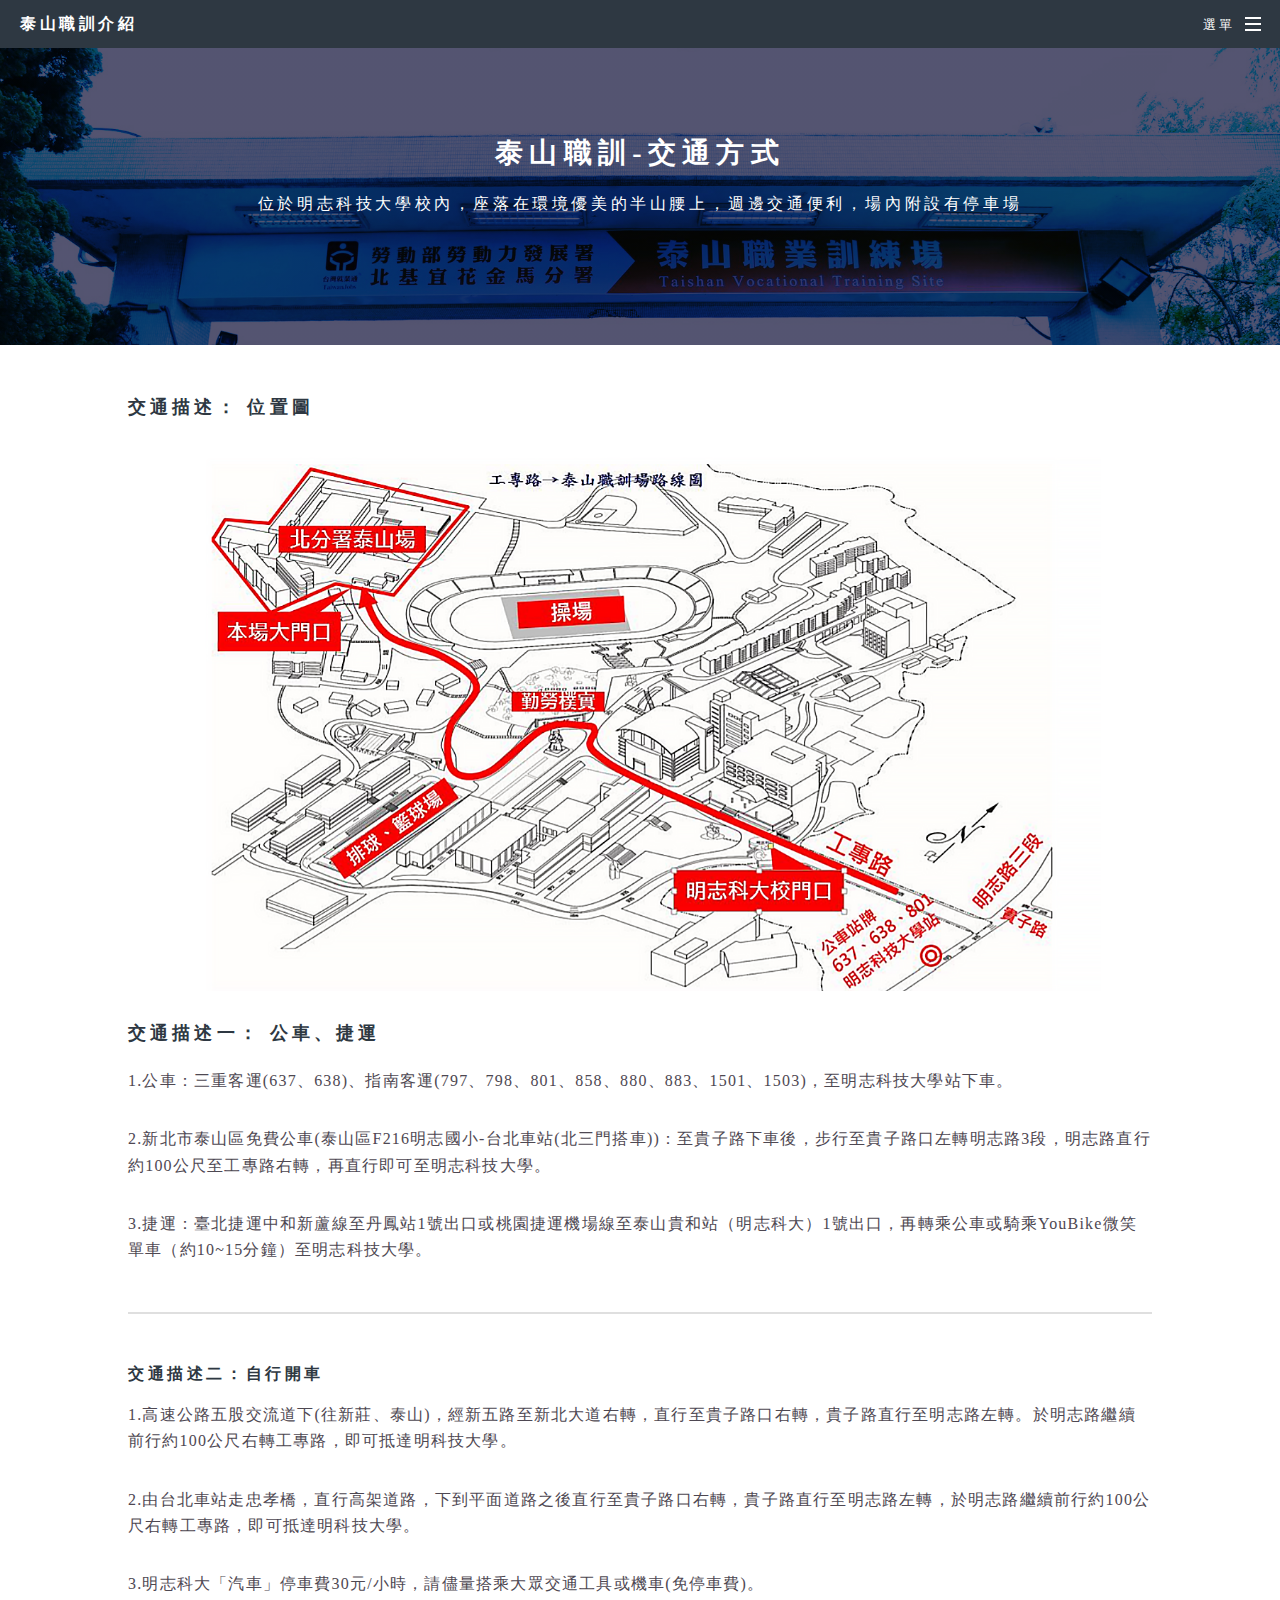
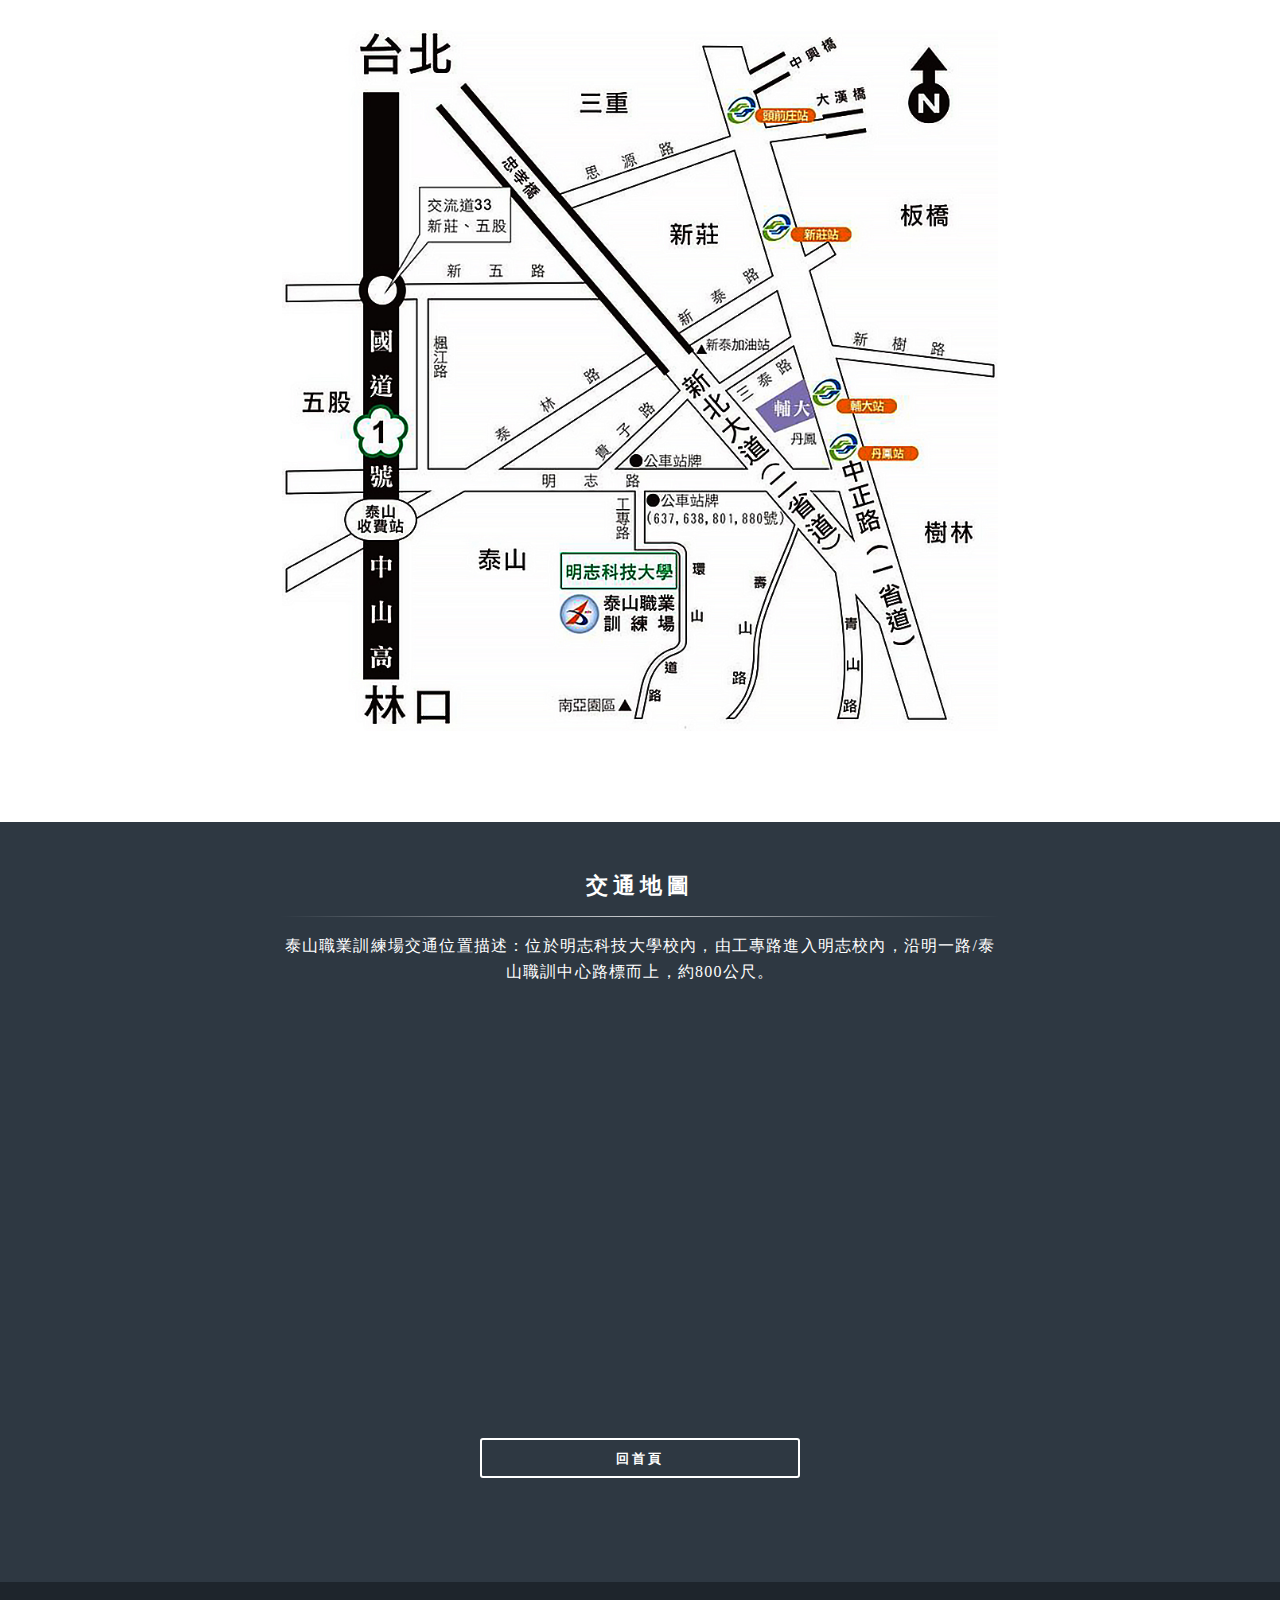
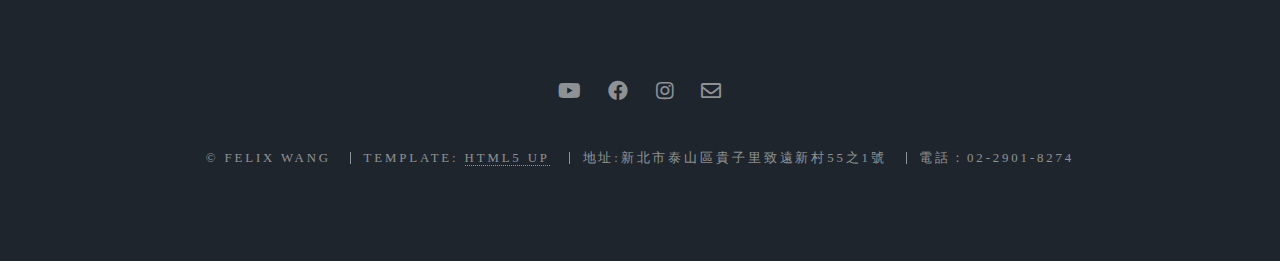
==== traffic.html @ e11fedf1 "修改色塊、調間距、加說明、hr發光效果" ====
<!DOCTYPE HTML>
<!--
	Spectral by HTML5 UP
	html5up.net | @ajlkn
	Free for personal and commercial use under the CCA 3.0 license (html5up.net/license)
-->
<html>

<head>
	<title>泰山職訓-交通方式</title>
	<meta charset="utf-8" />
	<meta charset="utf-8" />
	<meta name="viewport" content="width=device-width, initial-scale=1, user-scalable=no" />
	<link rel="stylesheet" href="assets/css/main.css" />
	<link rel="stylesheet" href="./css/all.min.css"> <!-- fontawesome的CSS -->
	<link href="images/favicon.ico" rel="icon" type="image/x-icon" />
	<meta http-equiv="X-UA-Compatible" content="IE=edge" />
	<meta name="viewport" content="width=device-width, initial-scale=1" />
	<link rel="apple-touch-icon-precomposed" sizes="114x114" href="/images/fav.png" />
	<meta http-equiv="Content-Type" content="text/html; charset=utf-8" />
	<style>
		.video-container2 {

			position: relative;

			margin: 0 auto;
			margin-left: 22%;
			margin-bottom: -23%;
			padding-top: 0px;
			padding-bottom: 56.25%;

			height: 0;

			overflow: hidden;

		}

		@media screen and (max-width: 1680px) {

			.video-container2 {
				margin-left: 22.25%;
				margin-bottom: -23%;
			}

		}

		@media screen and (max-width: 1280px) {

			.video-container2 {
				margin-left: 16%;
				margin-bottom: -16.25%;
			}

		}

		@media screen and (max-width: 736px) {

			.video-container2 {
				margin-left: 0%;
				margin-bottom: 3%;
			}

		}

		.video-container2 iframe,
		.video-container2 object,
		.video-container2 embed {

			position: absolute;
			top: 0;
			left: 0;
			width: 70%;
			height: 70%;


		}

		@media screen and (max-width: 1680px) {

			.video-container2 iframe,
			.video-container2 object,
			.video-container2 embed {

				width: 70%;
				height: 70%;
			}

		}

		@media screen and (max-width: 1280px) {

			.video-container2 iframe,
			.video-container2 object,
			.video-container2 embed {

				width: 80%;
				height: 80%;
			}

		}

		@media screen and (max-width: 736px) {

			.video-container2 iframe,
			.video-container2 object,
			.video-container2 embed {

				width: 100%;
				height: 100%;
			}

		}


		.video-container {

			position: relative;

			padding-bottom: 56.25%;

			padding-top: 30px;

			margin-bottom: -3.65%;

			height: 0;

			overflow: hidden;

		}

		@media screen and (max-width: 1680px) {

			.video-container {

				margin-bottom: -3.8%;
			}

		}

		@media screen and (max-width: 1280px) {

			.video-container {

				margin-bottom: -5.85%;
			}

		}

		@media screen and (max-width: 736px) {

			.video-container {

				margin-bottom: -12%;
			}

		}

		.video-container iframe,
		.video-container object,
		.video-container embed {

			position: absolute;

			top: 0px;
			left: 0;

			width: 100%;

			height: 100%;
		}

		.scale {
			font-size: 30px;
		}

		.scale2 {
			font-size: 30px;
		}


		.img {
			position: relative;
			left: -0px;
			top: 6px;

		}

		@media screen and (max-width: 1680px) {

			.img {

				top: 8px;
			}

		}

		@media screen and (max-width: 1280px) {

			.img {

				top: 9px;
			}

		}

		@media screen and (max-width: 736px) {

			.img {

				top: 11px;
			}

		}

		.iframe-rwd {
			position: relative;
			padding-bottom: 50%;
			padding-top: 30px;
			height: 0;
			overflow: hidden;
		}

		.iframe-rwd iframe {
			position: absolute;
			top: 0;
			left: 0;
			width: 100%;
			height: 100%;
		}

		img {
			margin-left: auto;
			margin-right: auto;
			display: block;
			width: 70%;
		}

		@media screen and (max-width: 1680px) {

			img {
				width: 72%;
			}

		}

		@media screen and (max-width: 1280px) {

			img {

				width: 90%;
			}

		}

		@media screen and (max-width: 736px) {

			img {
				width: 100%;
			}

		}

		.img2 {
			margin-left: auto;
			margin-right: auto;
			display: block;
			width: 50%;
		}

		@media screen and (max-width: 1680px) {

			.img2 {
				width: 60%;
			}

		}

		@media screen and (max-width: 1280px) {

			.img2 {

				width: 70%;
			}

		}

		@media screen and (max-width: 736px) {

			.img2 {
				width: 100%;
			}

		}
		.hr1 {
				border: 0;
				height: 1px;
				margin-top:50px;
				margin-bottom: 50px;
				background-image: linear-gradient(to right, rgba(255, 255, 255, 0), rgba(255, 255, 255, 0.75), rgba(255, 255, 255, 0));
			}	
		.hr2 {
 				border: 0; 
				height: 1px;
				margin-top:20px;
				margin-bottom: 20px;
				background-image: linear-gradient(to right, rgba(255, 255, 255, 0), rgba(255, 255, 255, 0.75), rgba(255, 255, 255, 0));
	           	animation-name:glow ;
    	        animation-duration: 2s;
        	    animation-iteration-count: infinite;
            	animation-direction: alternate;            
        }
        @keyframes glow {
            0% {
                filter: drop-shadow(0 0 5px rgb(255, 255, 255)) drop-shadow(0 0 3px rgb(75, 129, 255)) drop-shadow(0 0 3px rgb(60, 118, 255));
            }
            33% {
                filter: drop-shadow(0 0 5px rgb(255, 255, 255)) drop-shadow(0 0 3px rgb(0, 255, 234)) drop-shadow(0 0 3px rgb(18, 255, 58));
            }
            66% {
                filter: drop-shadow(0 0 5px rgb(255, 255, 255)) drop-shadow(0 0 3px rgb(162, 255, 31)) drop-shadow(0 0 3px rgb(180, 255, 31));
            }
            100% {
                filter: drop-shadow(0 0 5px rgb(255, 255, 255)) drop-shadow(0 0 3px rgb(255, 118, 39)) drop-shadow(0 0 3px rgb(255, 111, 28));
            }
        }			

			
	</style>
</head>

<body class="landing is-preload">

	<!-- Page Wrapper -->
	<div id="page-wrapper">

		<!-- Header -->
		<header id="header">
			<h1><a href="index.html">泰山職訓介紹</a></h1>
			<nav id="nav">
				<ul>
					<li class="special">
						<a href="#menu" class="menuToggle"><span>選單</span></a>
						<div id="menu">
							<ul>
								<li><a href="index.html">首頁</a></li>
								<!-- <li><a href="generic.html">Generic</a></li> -->
								<li><a href="traffic.html" target="_blank">交通方式</a></li>
								<!-- 								<li><a href="#">Sign Up</a></li>
											<li><a href="#">Log In</a></li> -->
							</ul>
						</div>
					</li>
				</ul>
			</nav>
		</header>

		<!-- Main -->
		<article id="main">
			<header>
				<h2>泰山職訓-交通方式</h2>
				<p>位於明志科技大學校內，座落在環境優美的半山腰上，週邊交通便利，場內附設有停車場</p>
			</header>
			<section class="wrapper style5">
				<div class="inner">
					<h3>交通描述： 位置圖</h3>

					<img src="./images/location.png" alt="" >
					<br>

					<h3>交通描述一： 公車、捷運</h3>
					<p>1.公車：三重客運(637、638)、指南客運(797、798、801、858、880、883、1501、1503)，至明志科技大學站下車。</p>

					<p>2.新北市泰山區免費公車(泰山區F216明志國小-台北車站(北三門搭車))：至貴子路下車後，步行至貴子路口左轉明志路3段，明志路直行約100公尺至工專路右轉，再直行即可至明志科技大學。</p>
					<p>3.捷運：臺北捷運中和新蘆線至丹鳳站1號出口或桃園捷運機場線至泰山貴和站（明志科大）1號出口，再轉乘公車或騎乘YouBike微笑單車（約10~15分鐘）至明志科技大學。</p>
					<hr />

					<h4>交通描述二：自行開車</h4>
					<p>1.高速公路五股交流道下(往新莊、泰山)，經新五路至新北大道右轉，直行至貴子路口右轉，貴子路直行至明志路左轉。於明志路繼續前行約100公尺右轉工專路，即可抵達明科技大學。</p>

					<p>2.由台北車站走忠孝橋，直行高架道路，下到平面道路之後直行至貴子路口右轉，貴子路直行至明志路左轉，於明志路繼續前行約100公尺右轉工專路，即可抵達明科技大學。</p>
					<p>3.明志科大「汽車」停車費30元/小時，請儘量搭乘大眾交通工具或機車(免停車費)。</p>
					<img src="./images/drive.jpg" alt="" class="img2">
					<br>

				</div>

			</section>

		</article>
		<section id="cta" class="wrapper style4">

			<div class="inner">
				<header>
						<h2 style="clear:both; border-bottom:0;padding-bottom:0px;margin-top:0px;margin-bottom:-10px">交通地圖</h2>
						<hr class="hr2">
					<p>泰山職業訓練場交通位置描述：位於明志科技大學校內，由工專路進入明志校內，沿明一路/泰山職訓中心路標而上，約800公尺。</p>
				</header>
				<div class="iframe-rwd">
					<iframe
						src="https://www.google.com/maps/embed?pb=!1m18!1m12!1m3!1d14457.920821241634!2d121.41131965000001!3d25.051708299999998!2m3!1f0!2f0!3f0!3m2!1i1024!2i768!4f13.1!3m3!1m2!1s0x3442a7bec9ad74b1%3A0xa639904a89f26435!2z5Yue5YuV6YOo5Yue5YuV5Yqb55m85bGV572y5YyX5Z-65a6c6Iqx6YeR6aas5YiG572y5rOw5bGx6IG35qWt6KiT57e05aC0!5e0!3m2!1szh-TW!2stw!4v1571791733185!5m2!1szh-TW!2stw"
						width="600" height="450" frameborder="0" style="border:0;" allowfullscreen=""></iframe>
				</div>
				<br>
				<ul class="actions stacked">

					<li><a href="index.html"" class=" button fit">回首頁</a></li>
				</ul>
			</div>

		</section>

		<!-- Footer -->
		<footer id="footer">
			<ul class="icons">
					<li><a href="https://www.youtube.com/channel/UCtR9Tg2BFAIpU4126j5ljdA" target="_blank" class="icon fab fa-youtube"><span class="label">Twitter</span></a></li>
					<li><a href="https://www.facebook.com/tsvts/" class="icon fab fa-facebook" target="_blank"><span class="label">Facebook</span></a></li>
					<li><a href="https://bit.ly/324berb" target="_blank" class="icon fab fa-instagram"><span class="label">Instagram</span></a></li>
					<!-- <li><a href="#" class="icon fab fa-dribbble"><span class="label">Dribbble</span></a></li> -->
					<li><a href="mailto:felixhlw@gmail.com" class="icon far fa-envelope"><span class="label">Email</span></a></li>
			</ul>
			<ul class="copyright">
				<li>&copy; FELIX WANG</li>
				<li>TEMPLATE: <a href="http://html5up.net">HTML5 UP</a></li>
				<li>地址:新北市泰山區貴子里致遠新村55之1號</li>
				<li>電話：02-2901-8274</li>
			</ul>
		</footer>

	</div>

	<!-- Scripts -->
	<script src="assets/js/jquery.min.js"></script>
	<script src="assets/js/jquery.scrollex.min.js"></script>
	<script src="assets/js/jquery.scrolly.min.js"></script>
	<script src="assets/js/browser.min.js"></script>
	<script src="assets/js/breakpoints.min.js"></script>
	<script src="assets/js/util.js"></script>
	<script src="assets/js/main.js"></script>

</body>

</html>
---- assets/css/main.css ----
@import url(font-awesome.min.css);
@import url("https://fonts.googleapis.com/css?family=Open+Sans:400,400italic,600,600italic,800,800italic");

/*
	Spectral by HTML5 UP
	html5up.net | @ajlkn
	Free for personal and commercial use under the CCA 3.0 license (html5up.net/license)
*/

html, body, div, span, applet, object,
iframe, h1, h2, h3, h4, h5, h6, p, blockquote,
pre, a, abbr, acronym, address, big, cite,
code, del, dfn, em, img, ins, kbd, q, s, samp,
small, strike, strong, sub, sup, tt, var, b,
u, i, center, dl, dt, dd, ol, ul, li, fieldset,
form, label, legend, table, caption, tbody,
tfoot, thead, tr, th, td, article, aside,
canvas, details, embed, figure, figcaption,
footer, header, hgroup, menu, nav, output, ruby,
section, summary, time, mark, audio, video {
	margin: 0;
	padding: 0;
	border: 0;
	font-size: 100%;
	font: inherit;
	vertical-align: baseline;
	font-family: 'Microsoft JhengHei';
}
	

article, aside, details, figcaption, figure,
footer, header, hgroup, menu, nav, section {
	display: block;}

body {
	line-height: 1;
}

ol, ul {
	list-style: none;
}

blockquote, q {
	quotes: none;
}

	blockquote:before, blockquote:after, q:before, q:after {
		content: '';
		content: none;
	}

table {
	border-collapse: collapse;
	border-spacing: 0;
}

body {
	-webkit-text-size-adjust: none;
}

mark {
	background-color: transparent;
	color: inherit;
}

input::-moz-focus-inner {
	border: 0;
	padding: 0;
}

input, select, textarea {
	-moz-appearance: none;
	-webkit-appearance: none;
	-ms-appearance: none;
	appearance: none;
}

.intro {
	clear:both; 
	border-bottom:0;
	padding-bottom:0px;
	margin-top:0px;
	margin-bottom:-100px;
}
@media screen and (max-width: 1680px) {

	.intro {
		margin-bottom:-70px;
	}

}
@media screen and (max-width: 1280px) {

	.intro {
		margin-bottom:-60px;
	}

}
@media screen and (max-width: 960px) {

	.intro {
		margin-bottom:-50px;
	}

}

@media screen and (max-width: 720px) {

	.intro {
		margin-bottom:-10px;
	}

}




/* Basic */

	@-ms-viewport {
		width: device-width;
	}

	html {
		box-sizing: border-box;
	}

	*, *:before, *:after {
		box-sizing: inherit;
	}

	body {
		background: #2e3842;
	}

		body.is-preload *, body.is-preload *:before, body.is-preload *:after {
			-moz-animation: none !important;
			-webkit-animation: none !important;
			-ms-animation: none !important;
			animation: none !important;
			-moz-transition: none !important;
			-webkit-transition: none !important;
			-ms-transition: none !important;
			transition: none !important;
		}

	body, input, select, textarea, .button {
		color: #fff;
		font-family: "Open Sans", Helvetica, sans-serif,'Microsoft JhengHei';
		font-size: 15pt;
		font-weight: 400;
		letter-spacing: 0.075em;
		line-height: 1.65em;
	}

		@media screen and (max-width: 1680px) {

			body, input, select, textarea {
				font-size: 13pt;
			}

		}

		@media screen and (max-width: 1280px) {

			body, input, select, textarea {
				font-size: 12pt;
			}

		}

		@media screen and (max-width: 736px) {

			body, input, select, textarea {
				font-size: 11pt;
				letter-spacing: 0.0375em;
			}

		}

	a {
		-moz-transition: color 0.2s ease, border-bottom-color 0.2s ease;
		-webkit-transition: color 0.2s ease, border-bottom-color 0.2s ease;
		-ms-transition: color 0.2s ease, border-bottom-color 0.2s ease;
		transition: color 0.2s ease, border-bottom-color 0.2s ease;
		border-bottom: dotted 1px;
		color: inherit;
		text-decoration: none;
	}

		a:hover {
			border-bottom-color: transparent;
		}

	strong, b {
		color: #fff;
		font-weight: 600;
	}

	em, i {
		font-style: italic;
	}

	p {
		margin: 0 0 2em 0;
	}

	h1, h2, h3, h4, h5, h6 {
		color: #fff;
		font-weight: 800;
		letter-spacing: 0.225em;
		line-height: 1em;
		margin: 0 0 1em 0;
		text-transform: uppercase;
	}

		h1 a, h2 a, h3 a, h4 a, h5 a, h6 a {
			color: inherit;
			text-decoration: none;
		}

	h2 {
		font-size: 1.35em;
		line-height: 1.75em;
	}

		@media screen and (max-width: 736px) {

			h2 {
				font-size: 1.1em;
				line-height: 1.65em;
			}

		}

	h3 {
		font-size: 1.15em;
		line-height: 1.75em;
	}

		@media screen and (max-width: 736px) {

			h3 {
				font-size: 1em;
				line-height: 1.65em;
			}

		}

	h4 {
		font-size: 1em;
		line-height: 1.5em;
	}

	h5 {
		font-size: 0.8em;
		line-height: 1.5em;
	}

	h6 {
		font-size: 0.7em;
		line-height: 1.5em;
	}

	sub {
		font-size: 0.8em;
		position: relative;
		top: 0.5em;
	}

	sup {
		font-size: 0.8em;
		position: relative;
		top: -0.5em;
	}

	hr {
		border: 0;
		border-bottom: solid 2px #fff;
		margin: 3em 0;
	}

		hr.major {
			margin: 4.5em 0;
		}

	blockquote {
		border-left: solid 4px #fff;
		font-style: italic;
		margin: 0 0 2em 0;
		padding: 0.5em 0 0.5em 2em;
	}

	code {
		background: rgba(144, 144, 144, 0.25);
		border-radius: 3px;
		font-family: "Courier New", monospace;
		font-size: 0.9em;
		letter-spacing: 0;
		margin: 0 0.25em;
		padding: 0.25em 0.65em;
	}

	pre {
		-webkit-overflow-scrolling: touch;
		font-family: "Courier New", monospace;
		font-size: 0.9em;
		margin: 0 0 2em 0;
	}

		pre code {
			display: block;
			line-height: 1.75em;
			padding: 1em 1.5em;
			overflow-x: auto;
		}

	.align-left {
		text-align: left;
	}

	.align-center {
		text-align: center;
	}

	.align-right {
		text-align: right;
	}

/* Row */

	.row {
		display: flex;
		flex-wrap: wrap;
		box-sizing: border-box;
		align-items: stretch;
	}

		.row > * {
			box-sizing: border-box;
		}

		.row.gtr-uniform > * > :last-child {
			margin-bottom: 0;
		}

		.row.aln-left {
			justify-content: flex-start;
		}

		.row.aln-center {
			justify-content: center;
		}

		.row.aln-right {
			justify-content: flex-end;
		}

		.row.aln-top {
			align-items: flex-start;
		}

		.row.aln-middle {
			align-items: center;
		}

		.row.aln-bottom {
			align-items: flex-end;
		}

		.row > .imp {
			order: -1;
		}

		.row > .col-1 {
			width: 8.3333333333%;
		}

		.row > .off-1 {
			margin-left: 8.3333333333%;
		}

		.row > .col-2 {
			width: 16.6666666667%;
		}

		.row > .off-2 {
			margin-left: 16.6666666667%;
		}

		.row > .col-3 {
			width: 25%;
		}

		.row > .off-3 {
			margin-left: 25%;
		}

		.row > .col-4 {
			width: 33.3333333333%;
		}

		.row > .off-4 {
			margin-left: 33.3333333333%;
		}

		.row > .col-5 {
			width: 41.6666666667%;
		}

		.row > .off-5 {
			margin-left: 41.6666666667%;
		}

		.row > .col-6 {
			width: 50%;
		}

		.row > .off-6 {
			margin-left: 50%;
		}

		.row > .col-7 {
			width: 58.3333333333%;
		}

		.row > .off-7 {
			margin-left: 58.3333333333%;
		}

		.row > .col-8 {
			width: 66.6666666667%;
		}

		.row > .off-8 {
			margin-left: 66.6666666667%;
		}

		.row > .col-9 {
			width: 75%;
		}

		.row > .off-9 {
			margin-left: 75%;
		}

		.row > .col-10 {
			width: 83.3333333333%;
		}

		.row > .off-10 {
			margin-left: 83.3333333333%;
		}

		.row > .col-11 {
			width: 91.6666666667%;
		}

		.row > .off-11 {
			margin-left: 91.6666666667%;
		}

		.row > .col-12 {
			width: 100%;
		}

		.row > .off-12 {
			margin-left: 100%;
		}

		.row.gtr-0 {
			margin-top: 0;
			margin-left: 0em;
		}

			.row.gtr-0 > * {
				padding: 0 0 0 0em;
			}

			.row.gtr-0.gtr-uniform {
				margin-top: 0em;
			}

				.row.gtr-0.gtr-uniform > * {
					padding-top: 0em;
				}

		.row.gtr-25 {
			margin-top: 0;
			margin-left: -0.375em;
		}

			.row.gtr-25 > * {
				padding: 0 0 0 0.375em;
			}

			.row.gtr-25.gtr-uniform {
				margin-top: -0.375em;
			}

				.row.gtr-25.gtr-uniform > * {
					padding-top: 0.375em;
				}

		.row.gtr-50 {
			margin-top: 0;
			margin-left: -0.75em;
		}

			.row.gtr-50 > * {
				padding: 0 0 0 0.75em;
			}

			.row.gtr-50.gtr-uniform {
				margin-top: -0.75em;
			}

				.row.gtr-50.gtr-uniform > * {
					padding-top: 0.75em;
				}

		.row {
			margin-top: 0;
			margin-left: -1.5em;
		}

			.row > * {
				padding: 0 0 0 1.5em;
			}

			.row.gtr-uniform {
				margin-top: -1.5em;
			}

				.row.gtr-uniform > * {
					padding-top: 1.5em;
				}

		.row.gtr-150 {
			margin-top: 0;
			margin-left: -2.25em;
		}

			.row.gtr-150 > * {
				padding: 0 0 0 2.25em;
			}

			.row.gtr-150.gtr-uniform {
				margin-top: -2.25em;
			}

				.row.gtr-150.gtr-uniform > * {
					padding-top: 2.25em;
				}

		.row.gtr-200 {
			margin-top: 0;
			margin-left: -3em;
		}

			.row.gtr-200 > * {
				padding: 0 0 0 3em;
			}

			.row.gtr-200.gtr-uniform {
				margin-top: -3em;
			}

				.row.gtr-200.gtr-uniform > * {
					padding-top: 3em;
				}

		@media screen and (max-width: 1680px) {

			.row {
				display: flex;
				flex-wrap: wrap;
				box-sizing: border-box;
				align-items: stretch;
			}

				.row > * {
					box-sizing: border-box;
				}

				.row.gtr-uniform > * > :last-child {
					margin-bottom: 0;
				}

				.row.aln-left {
					justify-content: flex-start;
				}

				.row.aln-center {
					justify-content: center;
				}

				.row.aln-right {
					justify-content: flex-end;
				}

				.row.aln-top {
					align-items: flex-start;
				}

				.row.aln-middle {
					align-items: center;
				}

				.row.aln-bottom {
					align-items: flex-end;
				}

				.row > .imp-xlarge {
					order: -1;
				}

				.row > .col-1-xlarge {
					width: 8.3333333333%;
				}

				.row > .off-1-xlarge {
					margin-left: 8.3333333333%;
				}

				.row > .col-2-xlarge {
					width: 16.6666666667%;
				}

				.row > .off-2-xlarge {
					margin-left: 16.6666666667%;
				}

				.row > .col-3-xlarge {
					width: 25%;
				}

				.row > .off-3-xlarge {
					margin-left: 25%;
				}

				.row > .col-4-xlarge {
					width: 33.3333333333%;
				}

				.row > .off-4-xlarge {
					margin-left: 33.3333333333%;
				}

				.row > .col-5-xlarge {
					width: 41.6666666667%;
				}

				.row > .off-5-xlarge {
					margin-left: 41.6666666667%;
				}

				.row > .col-6-xlarge {
					width: 50%;
				}

				.row > .off-6-xlarge {
					margin-left: 50%;
				}

				.row > .col-7-xlarge {
					width: 58.3333333333%;
				}

				.row > .off-7-xlarge {
					margin-left: 58.3333333333%;
				}

				.row > .col-8-xlarge {
					width: 66.6666666667%;
				}

				.row > .off-8-xlarge {
					margin-left: 66.6666666667%;
				}

				.row > .col-9-xlarge {
					width: 75%;
				}

				.row > .off-9-xlarge {
					margin-left: 75%;
				}

				.row > .col-10-xlarge {
					width: 83.3333333333%;
				}

				.row > .off-10-xlarge {
					margin-left: 83.3333333333%;
				}

				.row > .col-11-xlarge {
					width: 91.6666666667%;
				}

				.row > .off-11-xlarge {
					margin-left: 91.6666666667%;
				}

				.row > .col-12-xlarge {
					width: 100%;
				}

				.row > .off-12-xlarge {
					margin-left: 100%;
				}

				.row.gtr-0 {
					margin-top: 0;
					margin-left: 0em;
				}

					.row.gtr-0 > * {
						padding: 0 0 0 0em;
					}

					.row.gtr-0.gtr-uniform {
						margin-top: 0em;
					}

						.row.gtr-0.gtr-uniform > * {
							padding-top: 0em;
						}

				.row.gtr-25 {
					margin-top: 0;
					margin-left: -0.375em;
				}

					.row.gtr-25 > * {
						padding: 0 0 0 0.375em;
					}

					.row.gtr-25.gtr-uniform {
						margin-top: -0.375em;
					}

						.row.gtr-25.gtr-uniform > * {
							padding-top: 0.375em;
						}

				.row.gtr-50 {
					margin-top: 0;
					margin-left: -0.75em;
				}

					.row.gtr-50 > * {
						padding: 0 0 0 0.75em;
					}

					.row.gtr-50.gtr-uniform {
						margin-top: -0.75em;
					}

						.row.gtr-50.gtr-uniform > * {
							padding-top: 0.75em;
						}

				.row {
					margin-top: 0;
					margin-left: -1.5em;
				}

					.row > * {
						padding: 0 0 0 1.5em;
					}

					.row.gtr-uniform {
						margin-top: -1.5em;
					}

						.row.gtr-uniform > * {
							padding-top: 1.5em;
						}

				.row.gtr-150 {
					margin-top: 0;
					margin-left: -2.25em;
				}

					.row.gtr-150 > * {
						padding: 0 0 0 2.25em;
					}

					.row.gtr-150.gtr-uniform {
						margin-top: -2.25em;
					}

						.row.gtr-150.gtr-uniform > * {
							padding-top: 2.25em;
						}

				.row.gtr-200 {
					margin-top: 0;
					margin-left: -3em;
				}

					.row.gtr-200 > * {
						padding: 0 0 0 3em;
					}

					.row.gtr-200.gtr-uniform {
						margin-top: -3em;
					}

						.row.gtr-200.gtr-uniform > * {
							padding-top: 3em;
						}

		}

		@media screen and (max-width: 1280px) {

			.row {
				display: flex;
				flex-wrap: wrap;
				box-sizing: border-box;
				align-items: stretch;
			}

				.row > * {
					box-sizing: border-box;
				}

				.row.gtr-uniform > * > :last-child {
					margin-bottom: 0;
				}

				.row.aln-left {
					justify-content: flex-start;
				}

				.row.aln-center {
					justify-content: center;
				}

				.row.aln-right {
					justify-content: flex-end;
				}

				.row.aln-top {
					align-items: flex-start;
				}

				.row.aln-middle {
					align-items: center;
				}

				.row.aln-bottom {
					align-items: flex-end;
				}

				.row > .imp-large {
					order: -1;
				}

				.row > .col-1-large {
					width: 8.3333333333%;
				}

				.row > .off-1-large {
					margin-left: 8.3333333333%;
				}

				.row > .col-2-large {
					width: 16.6666666667%;
				}

				.row > .off-2-large {
					margin-left: 16.6666666667%;
				}

				.row > .col-3-large {
					width: 25%;
				}

				.row > .off-3-large {
					margin-left: 25%;
				}

				.row > .col-4-large {
					width: 33.3333333333%;
				}

				.row > .off-4-large {
					margin-left: 33.3333333333%;
				}

				.row > .col-5-large {
					width: 41.6666666667%;
				}

				.row > .off-5-large {
					margin-left: 41.6666666667%;
				}

				.row > .col-6-large {
					width: 50%;
				}

				.row > .off-6-large {
					margin-left: 50%;
				}

				.row > .col-7-large {
					width: 58.3333333333%;
				}

				.row > .off-7-large {
					margin-left: 58.3333333333%;
				}

				.row > .col-8-large {
					width: 66.6666666667%;
				}

				.row > .off-8-large {
					margin-left: 66.6666666667%;
				}

				.row > .col-9-large {
					width: 75%;
				}

				.row > .off-9-large {
					margin-left: 75%;
				}

				.row > .col-10-large {
					width: 83.3333333333%;
				}

				.row > .off-10-large {
					margin-left: 83.3333333333%;
				}

				.row > .col-11-large {
					width: 91.6666666667%;
				}

				.row > .off-11-large {
					margin-left: 91.6666666667%;
				}

				.row > .col-12-large {
					width: 100%;
				}

				.row > .off-12-large {
					margin-left: 100%;
				}

				.row.gtr-0 {
					margin-top: 0;
					margin-left: 0em;
				}

					.row.gtr-0 > * {
						padding: 0 0 0 0em;
					}

					.row.gtr-0.gtr-uniform {
						margin-top: 0em;
					}

						.row.gtr-0.gtr-uniform > * {
							padding-top: 0em;
						}

				.row.gtr-25 {
					margin-top: 0;
					margin-left: -0.375em;
				}

					.row.gtr-25 > * {
						padding: 0 0 0 0.375em;
					}

					.row.gtr-25.gtr-uniform {
						margin-top: -0.375em;
					}

						.row.gtr-25.gtr-uniform > * {
							padding-top: 0.375em;
						}

				.row.gtr-50 {
					margin-top: 0;
					margin-left: -0.75em;
				}

					.row.gtr-50 > * {
						padding: 0 0 0 0.75em;
					}

					.row.gtr-50.gtr-uniform {
						margin-top: -0.75em;
					}

						.row.gtr-50.gtr-uniform > * {
							padding-top: 0.75em;
						}

				.row {
					margin-top: 0;
					margin-left: -1.5em;
				}

					.row > * {
						padding: 0 0 0 1.5em;
					}

					.row.gtr-uniform {
						margin-top: -1.5em;
					}

						.row.gtr-uniform > * {
							padding-top: 1.5em;
						}

				.row.gtr-150 {
					margin-top: 0;
					margin-left: -2.25em;
				}

					.row.gtr-150 > * {
						padding: 0 0 0 2.25em;
					}

					.row.gtr-150.gtr-uniform {
						margin-top: -2.25em;
					}

						.row.gtr-150.gtr-uniform > * {
							padding-top: 2.25em;
						}

				.row.gtr-200 {
					margin-top: 0;
					margin-left: -3em;
				}

					.row.gtr-200 > * {
						padding: 0 0 0 3em;
					}

					.row.gtr-200.gtr-uniform {
						margin-top: -3em;
					}

						.row.gtr-200.gtr-uniform > * {
							padding-top: 3em;
						}

		}

		@media screen and (max-width: 980px) {

			.row {
				display: flex;
				flex-wrap: wrap;
				box-sizing: border-box;
				align-items: stretch;
			}

				.row > * {
					box-sizing: border-box;
				}

				.row.gtr-uniform > * > :last-child {
					margin-bottom: 0;
				}

				.row.aln-left {
					justify-content: flex-start;
				}

				.row.aln-center {
					justify-content: center;
				}

				.row.aln-right {
					justify-content: flex-end;
				}

				.row.aln-top {
					align-items: flex-start;
				}

				.row.aln-middle {
					align-items: center;
				}

				.row.aln-bottom {
					align-items: flex-end;
				}

				.row > .imp-medium {
					order: -1;
				}

				.row > .col-1-medium {
					width: 8.3333333333%;
				}

				.row > .off-1-medium {
					margin-left: 8.3333333333%;
				}

				.row > .col-2-medium {
					width: 16.6666666667%;
				}

				.row > .off-2-medium {
					margin-left: 16.6666666667%;
				}

				.row > .col-3-medium {
					width: 25%;
				}

				.row > .off-3-medium {
					margin-left: 25%;
				}

				.row > .col-4-medium {
					width: 33.3333333333%;
				}

				.row > .off-4-medium {
					margin-left: 33.3333333333%;
				}

				.row > .col-5-medium {
					width: 41.6666666667%;
				}

				.row > .off-5-medium {
					margin-left: 41.6666666667%;
				}

				.row > .col-6-medium {
					width: 50%;
				}

				.row > .off-6-medium {
					margin-left: 50%;
				}

				.row > .col-7-medium {
					width: 58.3333333333%;
				}

				.row > .off-7-medium {
					margin-left: 58.3333333333%;
				}

				.row > .col-8-medium {
					width: 66.6666666667%;
				}

				.row > .off-8-medium {
					margin-left: 66.6666666667%;
				}

				.row > .col-9-medium {
					width: 75%;
				}

				.row > .off-9-medium {
					margin-left: 75%;
				}

				.row > .col-10-medium {
					width: 83.3333333333%;
				}

				.row > .off-10-medium {
					margin-left: 83.3333333333%;
				}

				.row > .col-11-medium {
					width: 91.6666666667%;
				}

				.row > .off-11-medium {
					margin-left: 91.6666666667%;
				}

				.row > .col-12-medium {
					width: 100%;
				}

				.row > .off-12-medium {
					margin-left: 100%;
				}

				.row.gtr-0 {
					margin-top: 0;
					margin-left: 0em;
				}

					.row.gtr-0 > * {
						padding: 0 0 0 0em;
					}

					.row.gtr-0.gtr-uniform {
						margin-top: 0em;
					}

						.row.gtr-0.gtr-uniform > * {
							padding-top: 0em;
						}

				.row.gtr-25 {
					margin-top: 0;
					margin-left: -0.375em;
				}

					.row.gtr-25 > * {
						padding: 0 0 0 0.375em;
					}

					.row.gtr-25.gtr-uniform {
						margin-top: -0.375em;
					}

						.row.gtr-25.gtr-uniform > * {
							padding-top: 0.375em;
						}

				.row.gtr-50 {
					margin-top: 0;
					margin-left: -0.75em;
				}

					.row.gtr-50 > * {
						padding: 0 0 0 0.75em;
					}

					.row.gtr-50.gtr-uniform {
						margin-top: -0.75em;
					}

						.row.gtr-50.gtr-uniform > * {
							padding-top: 0.75em;
						}

				.row {
					margin-top: 0;
					margin-left: -1.5em;
				}

					.row > * {
						padding: 0 0 0 1.5em;
					}

					.row.gtr-uniform {
						margin-top: -1.5em;
					}

						.row.gtr-uniform > * {
							padding-top: 1.5em;
						}

				.row.gtr-150 {
					margin-top: 0;
					margin-left: -2.25em;
				}

					.row.gtr-150 > * {
						padding: 0 0 0 2.25em;
					}

					.row.gtr-150.gtr-uniform {
						margin-top: -2.25em;
					}

						.row.gtr-150.gtr-uniform > * {
							padding-top: 2.25em;
						}

				.row.gtr-200 {
					margin-top: 0;
					margin-left: -3em;
				}

					.row.gtr-200 > * {
						padding: 0 0 0 3em;
					}

					.row.gtr-200.gtr-uniform {
						margin-top: -3em;
					}

						.row.gtr-200.gtr-uniform > * {
							padding-top: 3em;
						}

		}

		@media screen and (max-width: 736px) {

			.row {
				display: flex;
				flex-wrap: wrap;
				box-sizing: border-box;
				align-items: stretch;
			}

				.row > * {
					box-sizing: border-box;
				}

				.row.gtr-uniform > * > :last-child {
					margin-bottom: 0;
				}

				.row.aln-left {
					justify-content: flex-start;
				}

				.row.aln-center {
					justify-content: center;
				}

				.row.aln-right {
					justify-content: flex-end;
				}

				.row.aln-top {
					align-items: flex-start;
				}

				.row.aln-middle {
					align-items: center;
				}

				.row.aln-bottom {
					align-items: flex-end;
				}

				.row > .imp-small {
					order: -1;
				}

				.row > .col-1-small {
					width: 8.3333333333%;
				}

				.row > .off-1-small {
					margin-left: 8.3333333333%;
				}

				.row > .col-2-small {
					width: 16.6666666667%;
				}

				.row > .off-2-small {
					margin-left: 16.6666666667%;
				}

				.row > .col-3-small {
					width: 25%;
				}

				.row > .off-3-small {
					margin-left: 25%;
				}

				.row > .col-4-small {
					width: 33.3333333333%;
				}

				.row > .off-4-small {
					margin-left: 33.3333333333%;
				}

				.row > .col-5-small {
					width: 41.6666666667%;
				}

				.row > .off-5-small {
					margin-left: 41.6666666667%;
				}

				.row > .col-6-small {
					width: 50%;
				}

				.row > .off-6-small {
					margin-left: 50%;
				}

				.row > .col-7-small {
					width: 58.3333333333%;
				}

				.row > .off-7-small {
					margin-left: 58.3333333333%;
				}

				.row > .col-8-small {
					width: 66.6666666667%;
				}

				.row > .off-8-small {
					margin-left: 66.6666666667%;
				}

				.row > .col-9-small {
					width: 75%;
				}

				.row > .off-9-small {
					margin-left: 75%;
				}

				.row > .col-10-small {
					width: 83.3333333333%;
				}

				.row > .off-10-small {
					margin-left: 83.3333333333%;
				}

				.row > .col-11-small {
					width: 91.6666666667%;
				}

				.row > .off-11-small {
					margin-left: 91.6666666667%;
				}

				.row > .col-12-small {
					width: 100%;
				}

				.row > .off-12-small {
					margin-left: 100%;
				}

				.row.gtr-0 {
					margin-top: 0;
					margin-left: 0em;
				}

					.row.gtr-0 > * {
						padding: 0 0 0 0em;
					}

					.row.gtr-0.gtr-uniform {
						margin-top: 0em;
					}

						.row.gtr-0.gtr-uniform > * {
							padding-top: 0em;
						}

				.row.gtr-25 {
					margin-top: 0;
					margin-left: -0.375em;
				}

					.row.gtr-25 > * {
						padding: 0 0 0 0.375em;
					}

					.row.gtr-25.gtr-uniform {
						margin-top: -0.375em;
					}

						.row.gtr-25.gtr-uniform > * {
							padding-top: 0.375em;
						}

				.row.gtr-50 {
					margin-top: 0;
					margin-left: -0.75em;
				}

					.row.gtr-50 > * {
						padding: 0 0 0 0.75em;
					}

					.row.gtr-50.gtr-uniform {
						margin-top: -0.75em;
					}

						.row.gtr-50.gtr-uniform > * {
							padding-top: 0.75em;
						}

				.row {
					margin-top: 0;
					margin-left: -1.5em;
				}

					.row > * {
						padding: 0 0 0 1.5em;
					}

					.row.gtr-uniform {
						margin-top: -1.5em;
					}

						.row.gtr-uniform > * {
							padding-top: 1.5em;
						}

				.row.gtr-150 {
					margin-top: 0;
					margin-left: -2.25em;
				}

					.row.gtr-150 > * {
						padding: 0 0 0 2.25em;
					}

					.row.gtr-150.gtr-uniform {
						margin-top: -2.25em;
					}

						.row.gtr-150.gtr-uniform > * {
							padding-top: 2.25em;
						}

				.row.gtr-200 {
					margin-top: 0;
					margin-left: -3em;
				}

					.row.gtr-200 > * {
						padding: 0 0 0 3em;
					}

					.row.gtr-200.gtr-uniform {
						margin-top: -3em;
					}

						.row.gtr-200.gtr-uniform > * {
							padding-top: 3em;
						}

		}

		@media screen and (max-width: 480px) {

			.row {
				display: flex;
				flex-wrap: wrap;
				box-sizing: border-box;
				align-items: stretch;
			}

				.row > * {
					box-sizing: border-box;
				}

				.row.gtr-uniform > * > :last-child {
					margin-bottom: 0;
				}

				.row.aln-left {
					justify-content: flex-start;
				}

				.row.aln-center {
					justify-content: center;
				}

				.row.aln-right {
					justify-content: flex-end;
				}

				.row.aln-top {
					align-items: flex-start;
				}

				.row.aln-middle {
					align-items: center;
				}

				.row.aln-bottom {
					align-items: flex-end;
				}

				.row > .imp-xsmall {
					order: -1;
				}

				.row > .col-1-xsmall {
					width: 8.3333333333%;
				}

				.row > .off-1-xsmall {
					margin-left: 8.3333333333%;
				}

				.row > .col-2-xsmall {
					width: 16.6666666667%;
				}

				.row > .off-2-xsmall {
					margin-left: 16.6666666667%;
				}

				.row > .col-3-xsmall {
					width: 25%;
				}

				.row > .off-3-xsmall {
					margin-left: 25%;
				}

				.row > .col-4-xsmall {
					width: 33.3333333333%;
				}

				.row > .off-4-xsmall {
					margin-left: 33.3333333333%;
				}

				.row > .col-5-xsmall {
					width: 41.6666666667%;
				}

				.row > .off-5-xsmall {
					margin-left: 41.6666666667%;
				}

				.row > .col-6-xsmall {
					width: 50%;
				}

				.row > .off-6-xsmall {
					margin-left: 50%;
				}

				.row > .col-7-xsmall {
					width: 58.3333333333%;
				}

				.row > .off-7-xsmall {
					margin-left: 58.3333333333%;
				}

				.row > .col-8-xsmall {
					width: 66.6666666667%;
				}

				.row > .off-8-xsmall {
					margin-left: 66.6666666667%;
				}

				.row > .col-9-xsmall {
					width: 75%;
				}

				.row > .off-9-xsmall {
					margin-left: 75%;
				}

				.row > .col-10-xsmall {
					width: 83.3333333333%;
				}

				.row > .off-10-xsmall {
					margin-left: 83.3333333333%;
				}

				.row > .col-11-xsmall {
					width: 91.6666666667%;
				}

				.row > .off-11-xsmall {
					margin-left: 91.6666666667%;
				}

				.row > .col-12-xsmall {
					width: 100%;
				}

				.row > .off-12-xsmall {
					margin-left: 100%;
				}

				.row.gtr-0 {
					margin-top: 0;
					margin-left: 0em;
				}

					.row.gtr-0 > * {
						padding: 0 0 0 0em;
					}

					.row.gtr-0.gtr-uniform {
						margin-top: 0em;
					}

						.row.gtr-0.gtr-uniform > * {
							padding-top: 0em;
						}

				.row.gtr-25 {
					margin-top: 0;
					margin-left: -0.375em;
				}

					.row.gtr-25 > * {
						padding: 0 0 0 0.375em;
					}

					.row.gtr-25.gtr-uniform {
						margin-top: -0.375em;
					}

						.row.gtr-25.gtr-uniform > * {
							padding-top: 0.375em;
						}

				.row.gtr-50 {
					margin-top: 0;
					margin-left: -0.75em;
				}

					.row.gtr-50 > * {
						padding: 0 0 0 0.75em;
					}

					.row.gtr-50.gtr-uniform {
						margin-top: -0.75em;
					}

						.row.gtr-50.gtr-uniform > * {
							padding-top: 0.75em;
						}

				.row {
					margin-top: 0;
					margin-left: -1.5em;
				}

					.row > * {
						padding: 0 0 0 1.5em;
					}

					.row.gtr-uniform {
						margin-top: -1.5em;
					}

						.row.gtr-uniform > * {
							padding-top: 1.5em;
						}

				.row.gtr-150 {
					margin-top: 0;
					margin-left: -2.25em;
				}

					.row.gtr-150 > * {
						padding: 0 0 0 2.25em;
					}

					.row.gtr-150.gtr-uniform {
						margin-top: -2.25em;
					}

						.row.gtr-150.gtr-uniform > * {
							padding-top: 2.25em;
						}

				.row.gtr-200 {
					margin-top: 0;
					margin-left: -3em;
				}

					.row.gtr-200 > * {
						padding: 0 0 0 3em;
					}

					.row.gtr-200.gtr-uniform {
						margin-top: -3em;
					}

						.row.gtr-200.gtr-uniform > * {
							padding-top: 3em;
						}

		}

/* Section/Article */


	section.special, article.special {
		text-align: center;
	}

	header p {
		color: rgba(255, 255, 255, 0.5);
		position: relative;
		top: -0.25em;
	}

	header h3 + p {
		font-size: 1.1em;
	}

	header h4 + p,
	header h5 + p,
	header h6 + p {
		font-size: 0.9em;
	}

	header.major {
		margin: 0 0 3.5em 0;
	}

		header.major h2, header.major h3, header.major h4, header.major h5, header.major h6 {
			border-bottom: solid 2px #fff;
			display: inline-block;
			padding-bottom: 1em;
			position: relative;
		}

			header.major h2:after, header.major h3:after, header.major h4:after, header.major h5:after, header.major h6:after {
				content: '';
				display: block;
				height: 1px;
			}

		header.major p {
			color: #fff;
			top: 0;
		}

		@media screen and (max-width: 736px) {

			header.major {
				margin: 0 0 2em 0;
			}

		}

	@media screen and (max-width: 980px) {

		header br {
			display: none;
		}

	}

/* Form */

	form {
		margin: 0 0 2em 0;
	}

	label {
		color: #fff;
		display: block;
		font-size: 0.9em;
		font-weight: 600;
		margin: 0 0 1em 0;
	}

	input[type="text"],
	input[type="password"],
	input[type="email"],
	select,
	textarea {
		-moz-appearance: none;
		-webkit-appearance: none;
		-ms-appearance: none;
		appearance: none;
		background-color: rgba(144, 144, 144, 0.25);
		border-radius: 3px;
		border: none;
		color: inherit;
		display: block;
		outline: 0;
		padding: 0 1em;
		text-decoration: none;
		width: 100%;
	}

		input[type="text"]:invalid,
		input[type="password"]:invalid,
		input[type="email"]:invalid,
		select:invalid,
		textarea:invalid {
			box-shadow: none;
		}

		input[type="text"]:focus,
		input[type="password"]:focus,
		input[type="email"]:focus,
		select:focus,
		textarea:focus {
			box-shadow: 0 0 0 2px #21b2a6;
		}

	select {
		background-size: 1.25em;
		background-repeat: no-repeat;
		background-position: calc(100% - 1em) center;
		height: 2.75em;
		padding-right: 2.75em;
		text-overflow: ellipsis;
	}

		select:focus::-ms-value {
			background-color: transparent;
		}

		select::-ms-expand {
			display: none;
		}

	input[type="text"],
	input[type="password"],
	input[type="email"],
	select {
		height: 2.75em;
	}

	textarea {
		padding: 0.75em 1em;
	}

	input[type="checkbox"],
	input[type="radio"] {
		-moz-appearance: none;
		-webkit-appearance: none;
		-ms-appearance: none;
		appearance: none;
		display: block;
		float: left;
		margin-right: -2em;
		opacity: 0;
		width: 1em;
		z-index: -1;
	}

		input[type="checkbox"] + label,
		input[type="radio"] + label {
			text-decoration: none;
			color: #fff;
			cursor: pointer;
			display: inline-block;
			font-size: 1em;
			font-weight: 400;
			padding-left: 2.4em;
			padding-right: 0.75em;
			position: relative;
		}

			input[type="checkbox"] + label:before,
			input[type="radio"] + label:before {
				-moz-osx-font-smoothing: grayscale;
				-webkit-font-smoothing: antialiased;
				font-family: "Font Awesome 5 Free", "Font Awesome 5 Brands";
				font-style: normal;
				text-transform: none !important;
			}

			input[type="checkbox"] + label:before,
			input[type="radio"] + label:before {
				background: rgba(144, 144, 144, 0.25);
				border-radius: 3px;
				content: '';
				display: inline-block;
				height: 1.65em;
				left: 0;
				line-height: 1.58125em;
				position: absolute;
				text-align: center;
				top: 0;
				width: 1.65em;
			}

		input[type="checkbox"]:checked + label:before,
		input[type="radio"]:checked + label:before {
			background: #2e3842;
			color: #fff;
			content: '\f00c';
			font-weight: 800;
		}

		input[type="checkbox"]:focus + label:before,
		input[type="radio"]:focus + label:before {
			box-shadow: 0 0 0 2px #21b2a6;
		}

	input[type="checkbox"] + label:before {
		border-radius: 3px;
	}

	input[type="radio"] + label:before {
		border-radius: 100%;
	}

	::-webkit-input-placeholder {
		color: rgba(255, 255, 255, 0.5) !important;
		opacity: 1.0;
	}

	:-moz-placeholder {
		color: rgba(255, 255, 255, 0.5) !important;
		opacity: 1.0;
	}

	::-moz-placeholder {
		color: rgba(255, 255, 255, 0.5) !important;
		opacity: 1.0;
	}

	:-ms-input-placeholder {
		color: rgba(255, 255, 255, 0.5) !important;
		opacity: 1.0;
	}

/* Box */

	.box {
		border-radius: 3px;
		border: solid 2px #fff;
		margin-bottom: 2em;
		padding: 1.5em;
	}

		.box > :last-child,
		.box > :last-child > :last-child,
		.box > :last-child > :last-child > :last-child {
			margin-bottom: 0;
		}

		.box.alt {
			border: 0;
			border-radius: 0;
			padding: 0;
		}

/* Icon */

	.icon {
		text-decoration: none;
		border-bottom: none;
		position: relative;
	}

		.icon:before {
			-moz-osx-font-smoothing: grayscale;
			-webkit-font-smoothing: antialiased;
			font-family: "Font Awesome 5 Free", "Font Awesome 5 Brands";
			font-style: normal;
			text-transform: none !important;
		}

		.icon > .label {
			display: none;
		}

		.icon.major {
			-moz-transform: rotate(-45deg);
			-webkit-transform: rotate(-45deg);
			-ms-transform: rotate(-45deg);
			transform: rotate(-45deg);
			border-radius: 3px;
			border: solid 2px #fff;
			display: inline-block;
			font-size: 1.35em;
			height: calc(3em + 2px);
			line-height: 3em;
			text-align: center;
			width: calc(3em + 2px);
		}

			.icon.major:before {
				-moz-transform: rotate(45deg);
				-webkit-transform: rotate(45deg);
				-ms-transform: rotate(45deg);
				transform: rotate(45deg);
				display: inline-block;
				font-size: 1.5em;
			}

			@media screen and (max-width: 736px) {

				.icon.major {
					font-size: 1em;
				}

			}

		.icon.style1 {
			color: #00ffcc;
		}

		.icon.style2 {
			color: #00f0ff;
		}

		.icon.style3 {
			color: #76ddff;
		}

/* Image */

	.image {
		border-radius: 3px;
		border: 0;
		display: inline-block;
		position: relative;
	}

		.image img {
			border-radius: 3px;
			display: block;
		}

		.image.left {
			float: left;
			margin: 0 2em 2em 0;
			top: 0.25em;
		}

		.image.right {
			float: right;
			margin: 0 0 2em 2em;
			top: 0.25em;
		}

		.image.left, .image.right {
			max-width: 40%;
		}

			.image.left img, .image.right img {
				width: 100%;
			}

		.image.fit {
			display: block;
			margin: 0 0 2em 0;
			width: 100%;
		}

			.image.fit img {
				width: 100%;
			}

/* List */

	ol {
		list-style: decimal;
		margin: 0 0 2em 0;
		padding-left: 1.25em;
	}

		ol li {
			padding-left: 0.25em;
		}

	ul {
		list-style: disc;
		margin: 0 0 2em 0;
		padding-left: 1em;
	}

		ul li {
			padding-left: 0.5em;
		}

		ul.alt {
			list-style: none;
			padding-left: 0;
		}

			ul.alt li {
				border-top: solid 1px #fff;
				padding: 0.5em 0;
			}

				ul.alt li:first-child {
					border-top: 0;
					padding-top: 0;
				}

	dl {
		margin: 0 0 2em 0;
	}

/* Actions */

	ul.actions {
		display: -moz-flex;
		display: -webkit-flex;
		display: -ms-flex;
		display: flex;
		cursor: default;
		list-style: none;
		margin-left: -1em;
		padding-left: 0;
	}

		ul.actions li {
			padding: 0 0 0 1em;
			vertical-align: middle;
		}

		ul.actions.special {
			-moz-justify-content: center;
			-webkit-justify-content: center;
			-ms-justify-content: center;
			justify-content: center;
			width: 100%;
			margin-left: 0;
		}

			ul.actions.special li:first-child {
				padding-left: 0;
			}

		ul.actions.stacked {
			-moz-flex-direction: column;
			-webkit-flex-direction: column;
			-ms-flex-direction: column;
			flex-direction: column;
			margin-left: 0;
		}

			ul.actions.stacked li {
				padding: 1em 0 0 0;
			}

				ul.actions.stacked li:first-child {
					padding-top: 0;
				}

		ul.actions.fit {
			width: calc(100% + 1em);
		}

			ul.actions.fit li {
				-moz-flex-grow: 1;
				-webkit-flex-grow: 1;
				-ms-flex-grow: 1;
				flex-grow: 1;
				-moz-flex-shrink: 1;
				-webkit-flex-shrink: 1;
				-ms-flex-shrink: 1;
				flex-shrink: 1;
				width: 100%;
			}

				ul.actions.fit li > * {
					width: 100%;
				}

			ul.actions.fit.stacked {
				width: 100%;
			}

		@media screen and (max-width: 480px) {

			ul.actions:not(.fixed) {
				-moz-flex-direction: column;
				-webkit-flex-direction: column;
				-ms-flex-direction: column;
				flex-direction: column;
				margin-left: 0;
				width: 100% !important;
			}

				ul.actions:not(.fixed) li {
					-moz-flex-grow: 1;
					-webkit-flex-grow: 1;
					-ms-flex-grow: 1;
					flex-grow: 1;
					-moz-flex-shrink: 1;
					-webkit-flex-shrink: 1;
					-ms-flex-shrink: 1;
					flex-shrink: 1;
					padding: 1em 0 0 0;
					text-align: center;
					width: 100%;
				}

					ul.actions:not(.fixed) li > * {
						width: 100%;
					}

					ul.actions:not(.fixed) li:first-child {
						padding-top: 0;
					}

					ul.actions:not(.fixed) li input[type="submit"],
					ul.actions:not(.fixed) li input[type="reset"],
					ul.actions:not(.fixed) li input[type="button"],
					ul.actions:not(.fixed) li button,
					ul.actions:not(.fixed) li .button {
						width: 100%;
					}

						ul.actions:not(.fixed) li input[type="submit"].icon:before,
						ul.actions:not(.fixed) li input[type="reset"].icon:before,
						ul.actions:not(.fixed) li input[type="button"].icon:before,
						ul.actions:not(.fixed) li button.icon:before,
						ul.actions:not(.fixed) li .button.icon:before {
							margin-left: -0.5em;
						}

		}

/* Icons */

	ul.icons {
		cursor: default;
		list-style: none;
		padding-left: 0;
	}

		ul.icons li {
			display: inline-block;
			padding: 0 1em 0 0;
		}

			ul.icons li:last-child {
				padding-right: 0 !important;
			}

		ul.icons.major {
			padding: 1em 0;
		}

			ul.icons.major li {
				padding-right: 3.5em;
			}

				@media screen and (max-width: 736px) {

					ul.icons.major li {
						padding: 0 1em !important;
					}

				}

/* Table */

	.table-wrapper {
		-webkit-overflow-scrolling: touch;
		overflow-x: auto;
	}

	table {
		margin: 0 0 2em 0;
		width: 100%;
	}

		table tbody tr {
			border: solid 1px #fff;
			border-left: 0;
			border-right: 0;
		}

			table tbody tr:nth-child(2n + 1) {
				background-color: rgba(144, 144, 144, 0.25);
			}

		table td {
			padding: 0.75em 0.75em;
		}

		table th {
			color: #fff;
			font-size: 0.9em;
			font-weight: 600;
			padding: 0 0.75em 0.75em 0.75em;
			text-align: left;
		}

		table thead {
			border-bottom: solid 2px #fff;
		}

		table tfoot {
			border-top: solid 2px #fff;
		}

		table.alt {
			border-collapse: separate;
		}

			table.alt tbody tr td {
				border: solid 1px #fff;
				border-left-width: 0;
				border-top-width: 0;
			}

				table.alt tbody tr td:first-child {
					border-left-width: 1px;
				}

			table.alt tbody tr:first-child td {
				border-top-width: 1px;
			}

			table.alt thead {
				border-bottom: 0;
			}

			table.alt tfoot {
				border-top: 0;
			}

/* Button */

	input[type="submit"],
	input[type="reset"],
	input[type="button"],
	button,
	.button {
		-moz-appearance: none;
		-webkit-appearance: none;
		-ms-appearance: none;
		appearance: none;
		-moz-transition: background-color 0.2s ease-in-out, color 0.2s ease-in-out;
		-webkit-transition: background-color 0.2s ease-in-out, color 0.2s ease-in-out;
		-ms-transition: background-color 0.2s ease-in-out, color 0.2s ease-in-out;
		transition: background-color 0.2s ease-in-out, color 0.2s ease-in-out;
		background-color: transparent;
		border-radius: 3px;
		border: 0;
		box-shadow: inset 0 0 0 2px #fff;
		color: #fff;
		cursor: pointer;
		display: inline-block;
		font-size: 0.8em;
		font-weight: 600;
		height: 3.125em;
		letter-spacing: 0.225em;
		line-height: 3.125em;
		max-width: 30em;
		padding: 0 2.75em;
		text-align: center;
		text-decoration: none;
		text-transform: uppercase;
		white-space: nowrap;
		overflow: hidden;
		text-overflow: ellipsis;
	}

		input[type="submit"]:hover,
		input[type="reset"]:hover,
		input[type="button"]:hover,
		button:hover,
		.button:hover {
			background-color: rgba(144, 144, 144, 0.25);
		}

		input[type="submit"]:active,
		input[type="reset"]:active,
		input[type="button"]:active,
		button:active,
		.button:active {
			background-color: rgba(144, 144, 144, 0.5);
		}

		input[type="submit"].icon:before,
		input[type="reset"].icon:before,
		input[type="button"].icon:before,
		button.icon:before,
		.button.icon:before {
			margin-right: 0.5em;
		}

		input[type="submit"].fit,
		input[type="reset"].fit,
		input[type="button"].fit,
		button.fit,
		.button.fit {
			width: 100%;
		}

		input[type="submit"].small,
		input[type="reset"].small,
		input[type="button"].small,
		button.small,
		.button.small {
			font-size: 0.8em;
		}

		input[type="submit"].large,
		input[type="reset"].large,
		input[type="button"].large,
		button.large,
		.button.large {
			font-size: 1.35em;
		}

		

		input[type="button"].pp,
		button.pp,
		.button.pp {
			background-color: #ed4933;
			box-shadow: none !important;
			color: #ffffff !important;
			
			-moz-transition: -moz-transform 0.75s ease, opacity 0.75s ease;
			-webkit-transition: -webkit-transform 0.75s ease, opacity 0.75s ease;
			-ms-transition: -ms-transform 0.75s ease, opacity 0.75s ease;
			transition: transform 0.75s ease, opacity 0.75s ease;
			-moz-transition-delay: 3.5s;
			-webkit-transition-delay: 3.5s;
			-ms-transition-delay: 3.5s;
			transition-delay: 3.5s;
			-moz-transform: translateY(0);
			-webkit-transform: translateY(0);
			-ms-transform: translateY(0);
			transform: translateY(0);
			z-index: 1;


		}

			input[type="button"].primary:hover,
			button.pp:hover,
			.button.pp:hover {
				background-color: #ef5e4a !important;
			}
			input[type="button"].pp:active,
			button.pp:active,
			.button.pp:active {
				background-color: #eb341c !important;
			}


			button.pp,
			.button.pp {
				background-color: #ed4933;
				box-shadow: none !important;
				color: #ffffff !important;
			}
	

				input[type="button"].pp:hover,
				button.pp:hover,
				.button.pp:hover {
					background-color: #ef5e4a !important;
				}
	

				input[type="button"].pp:active,
				button.pp:active,
				.button.pp:active {
					background-color: #eb341c !important;
					
	
				}





		input[type="submit"].disabled, input[type="submit"]:disabled,
		input[type="reset"].disabled,
		input[type="reset"]:disabled,
		input[type="button"].disabled,
		input[type="button"]:disabled,
		button.disabled,
		button:disabled,
		.button.disabled,
		.button:disabled {
			pointer-events: none;
			opacity: 0.25;
		}

		@media screen and (max-width: 736px) {

			input[type="submit"],
			input[type="reset"],
			input[type="button"],
			button,
			.button {
				height: 3.75em;
				line-height: 3.75em;
			}

		}

/* Features */

	.features {
		display: -moz-flex;
		display: -webkit-flex;
		display: -ms-flex;
		display: flex;
		-moz-flex-wrap: wrap;
		-webkit-flex-wrap: wrap;
		-ms-flex-wrap: wrap;
		flex-wrap: wrap;
		-moz-justify-content: center;
		-webkit-justify-content: center;
		-ms-justify-content: center;
		justify-content: center;
		list-style: none;
		padding: 0;
		width: 100%;
	}

		.features li {
			padding: 4em 4em 2em 6em ;
			display: block;
			position: relative;
			text-align: left;
			font-weight: 800;
			width: 50%;
		}


			.features li:nth-child(1) {
				background-image: linear-gradient(rgba(125, 25, 25, 0.8), rgba(176, 77, 93, 0.603)), url("../../images/1.jpg");
				background-repeat: no-repeat;
				background-size: cover;				
				opacity: 1.0;
			}

			.features li:nth-child(2) {
/* 				background-color: rgba(0, 0, 0, 0.07); */
				background-image: 
				linear-gradient(rgba(54, 2, 68, 0.8), rgba(53, 0, 128, 0.603)), url("../../images/2.jpg");
				background-repeat: no-repeat;
				background-size: cover;				
				opacity: 1.0;
			}

			.features li:nth-child(3) {
				/* background-color: rgba(0, 0, 0, 0.105); */
				background-image: linear-gradient(rgba(2, 29, 149, 0.8), rgba(0, 60, 128, 0.603)), url("../../images/3.jpg");
				background-repeat: no-repeat;
				background-size: cover;
				opacity: 1.0;				
			}

			.features li:nth-child(4) {
				/* background-color: rgba(0, 0, 0, 0.14); */
				background-image: linear-gradient(rgba(23, 103, 56, 0.8), rgba(45, 106, 14, 0.603)), url("../../images/4.jpg");
				background-repeat: no-repeat;
				background-size: cover;
				opacity: 0.9;				
		
			}

			.features li:nth-child(5) {
				/* background-color: rgba(0, 0, 0, 0.175); */
				background-image: linear-gradient(rgba(106, 40, 1, 0.8), rgba(128, 64, 0, 0.603)), url("../../images/5.jpg");
				background-repeat: no-repeat;
				background-size: cover;
				opacity: 1.0;
			}

			.features li:nth-child(6) {
				/* background-color: rgba(0, 0, 0, 0.21); */
				background-image: linear-gradient(rgba(98, 20, 63, 0.8), rgba(97, 17, 123, 0.603)), url("../../images/6.jpg");
				background-repeat: no-repeat;
				background-size: cover;
				opacity: 1.0;				
			}

			.features li:nth-child(7) {
				background-color: rgba(0, 0, 0, 0.245);
			}

			.features li:nth-child(8) {
				background-color: rgba(0, 0, 0, 0.28);
			}

			.features li:nth-child(9) {
				background-color: rgba(0, 0, 0, 0.315);
			}

			.features li:nth-child(10) {
				background-color: rgba(0, 0, 0, 0.35);
			}

			.features li:before {
				display: block;
				color: #00ffcc;
				position: absolute;
				left: 1.75em;
				top: 2.75em;
				font-size: 1.5em;
			}

			.features li:nth-child(1) {
				border-top-left-radius: 3px;
			}

			.features li:nth-child(2) {
				border-top-right-radius: 3px;
			}

			.features li:nth-last-child(1) {
				border-bottom-right-radius: 3px;
			}

			.features li:nth-last-child(2) {
				border-bottom-left-radius: 3px;
			}

			@media screen and (max-width: 980px) {

				.features li {
					padding: 3em 2em 1em 2em ;
					text-align: center;
				}

					.features li:before {
						left: 0;
						margin: 0 0 1em 0;
						position: relative;
						top: 0;
					}
					.features li p {
						
						padding: 10px;
					}					

			}

			@media screen and (max-width: 736px) {

				.features li {
					padding: 3em 0 1em 0 ;
					background-color: transparent !important;
					border-top: solid 2px #fff;
					width: 100%;
				}

					.features li:first-child {
						border-top: 0;
					}

			}

/* Spotlight */

	.spotlight {
		-moz-align-items: center;
		-webkit-align-items: center;
		-ms-align-items: center;
		align-items: center;
		display: -moz-flex;
		display: -webkit-flex;
		display: -ms-flex;
		display: flex;
	}

		.spotlight .image {
			-moz-order: 1;
			-webkit-order: 1;
			-ms-order: 1;
			order: 1;
			border-radius: 0;
			width: 49.99%;
		}

			.spotlight .image img {
				border-radius: 0;
				width: 100%;
			}

		.spotlight .content {
			padding: 1em 4em 0.1em 4em ;
			-moz-order: 2;
			-webkit-order: 2;
			-ms-order: 2;
			order: 2;
			max-width: 48em;
			width: 50.01%;
		}

		.spotlight:nth-child(2n) {
			-moz-flex-direction: row-reverse;
			-webkit-flex-direction: row-reverse;
			-ms-flex-direction: row-reverse;
			flex-direction: row-reverse;
		}

		.spotlight:nth-child(1) {
			background-color: rgba(0, 0, 0, 0.075);
		}

		.spotlight:nth-child(2) {
			background-color: rgba(0, 0, 0, 0.15);
		}

		.spotlight:nth-child(3) {
			background-color: rgba(0, 0, 0, 0.225);
		}

		.spotlight:nth-child(4) {
			background-color: rgba(0, 0, 0, 0.3);
		}

		.spotlight:nth-child(5) {
			background-color: rgba(0, 0, 0, 0.375);
		}

		.spotlight:nth-child(6) {
			background-color: rgba(0, 0, 0, 0.45);
		}

		.spotlight:nth-child(7) {
			background-color: rgba(0, 0, 0, 0.525);
		}

		.spotlight:nth-child(8) {
			background-color: rgba(0, 0, 0, 0.6);
		}

		.spotlight:nth-child(9) {
			background-color: rgba(0, 0, 0, 0.675);
		}

		.spotlight:nth-child(10) {
			background-color: rgba(0, 0, 0, 0.75);
		}

		@media screen and (max-width: 1280px) {

			.spotlight .image {
				width: 45%;
			}

			.spotlight .content {
				width: 55%;
			}

		}

		@media screen and (max-width: 980px) {

			.spotlight {
				display: block;
			}

				.spotlight br {
					display: none;
				}

				.spotlight .image {
					width: 100%;
				}

				.spotlight .content {
					padding: 4em 3em 2em 3em ;
					max-width: none;
					text-align: center;
					width: 100%;
				}

		}

		@media screen and (max-width: 736px) {

			.spotlight .content {
				padding: 3em 2em 1em 2em ;
			}

		}

/* Wrapper */

	.wrapper {
		padding: 6em 0 4em 0 ;
	}

		.wrapper > .inner {
			width: 60em;
			margin: 0 auto;
			margin-top: -50px;
		}
		@media screen and (max-width: 1680px) {

			.wrapper > .inner {
				width: 80%;			}

		}		

/* 			@media screen and (max-width: 1280px) {

				.wrapper > .inner {
					width: 90%;				}

			} */

			@media screen and (max-width: 980px) {

				.wrapper > .inner {
					width: 90%;
					margin-top: -20px;
				}

			}

			@media screen and (max-width: 720px) {

				.wrapper > .inner {
					margin-top: -20px;
				}

			}

		.wrapper.alt {
			padding: 0;
		}

		.wrapper.style1 {
			background-color:rgba(122,110,104,.7);
			color: #c8ece9;
		}

			.wrapper.style1 strong, .wrapper.style1 b {
				color: #ffffff;
			}

			.wrapper.style1 h2, .wrapper.style1 h3, .wrapper.style1 h4, .wrapper.style1 h5, .wrapper.style1 h6 {
				color: #ffffff;
			}

			.wrapper.style1 hr {
				border-color: rgba(0, 0, 0, 0.125);
			}

			.wrapper.style1 blockquote {
				border-color: rgba(0, 0, 0, 0.125);
			}

			.wrapper.style1 code {
				background: rgba(255, 255, 255, 0.075);
			}

			.wrapper.style1 header p {
				color: #a6e0db;
			}

			.wrapper.style1 header.major h2, .wrapper.style1 header.major h3, .wrapper.style1 header.major h4, .wrapper.style1 header.major h5, .wrapper.style1 header.major h6 {
				border-color: rgba(0, 0, 0, 0.125);
			}

			.wrapper.style1 header.major p {
				color: #c8ece9;
			}

			.wrapper.style1 label {
				color: #ffffff;
			}

			.wrapper.style1 input[type="text"],
			.wrapper.style1 input[type="password"],
			.wrapper.style1 input[type="email"],
			.wrapper.style1 select,
			.wrapper.style1 textarea {
				background-color: rgba(255, 255, 255, 0.075);
			}

			.wrapper.style1 select {
				background-image: url("data:image/svg+xml;charset=utf8,%3Csvg xmlns='http://www.w3.org/2000/svg' width='40' height='40' preserveAspectRatio='none' viewBox='0 0 40 40'%3E%3Cpath d='M9.4,12.3l10.4,10.4l10.4-10.4c0.2-0.2,0.5-0.4,0.9-0.4c0.3,0,0.6,0.1,0.9,0.4l3.3,3.3c0.2,0.2,0.4,0.5,0.4,0.9 c0,0.4-0.1,0.6-0.4,0.9L20.7,31.9c-0.2,0.2-0.5,0.4-0.9,0.4c-0.3,0-0.6-0.1-0.9-0.4L4.3,17.3c-0.2-0.2-0.4-0.5-0.4-0.9 c0-0.4,0.1-0.6,0.4-0.9l3.3-3.3c0.2-0.2,0.5-0.4,0.9-0.4S9.1,12.1,9.4,12.3z' fill='rgba(0, 0, 0, 0.125)' /%3E%3C/svg%3E");
			}

				.wrapper.style1 select option {
					color: #ffffff;
					background: #21b2a6;
				}

			.wrapper.style1 input[type="checkbox"] + label,
			.wrapper.style1 input[type="radio"] + label {
				color: #c8ece9;
			}

				.wrapper.style1 input[type="checkbox"] + label:before,
				.wrapper.style1 input[type="radio"] + label:before {
					background: rgba(255, 255, 255, 0.075);
				}

			.wrapper.style1 input[type="checkbox"]:checked + label:before,
			.wrapper.style1 input[type="radio"]:checked + label:before {
				background: #ffffff;
				color: #21b2a6;
			}

			.wrapper.style1 ::-webkit-input-placeholder {
				color: #a6e0db !important;
			}

			.wrapper.style1 :-moz-placeholder {
				color: #a6e0db !important;
			}

			.wrapper.style1 ::-moz-placeholder {
				color: #a6e0db !important;
			}

			.wrapper.style1 :-ms-input-placeholder {
				color: #a6e0db !important;
			}

			.wrapper.style1 .formerize-placeholder {
				color: #a6e0db !important;
			}

			.wrapper.style1 .icon.major {
				border-color: rgba(0, 0, 0, 0.125);
			}

			.wrapper.style1 ul.alt li {
				border-color: rgba(0, 0, 0, 0.125);
			}

			.wrapper.style1 table tbody tr {
				border-color: rgba(0, 0, 0, 0.125);
			}

				.wrapper.style1 table tbody tr:nth-child(2n + 1) {
					background-color: rgba(255, 255, 255, 0.075);
				}

			.wrapper.style1 table th {
				color: #ffffff;
			}

			.wrapper.style1 table thead {
				border-color: rgba(0, 0, 0, 0.125);
			}

			.wrapper.style1 table tfoot {
				border-color: rgba(0, 0, 0, 0.125);
			}

			.wrapper.style1 table.alt tbody tr td {
				border-color: rgba(0, 0, 0, 0.125);
			}

			.wrapper.style1 input[type="submit"],
			.wrapper.style1 input[type="reset"],
			.wrapper.style1 input[type="button"],
			.wrapper.style1 button,
			.wrapper.style1 .button {
				box-shadow: inset 0 0 0 2px rgba(0, 0, 0, 0.125);
				color: #ffffff;
			}

				.wrapper.style1 input[type="submit"]:hover,
				.wrapper.style1 input[type="reset"]:hover,
				.wrapper.style1 input[type="button"]:hover,
				.wrapper.style1 button:hover,
				.wrapper.style1 .button:hover {
					background-color: rgba(255, 255, 255, 0.075);
				}

				.wrapper.style1 input[type="submit"]:active,
				.wrapper.style1 input[type="reset"]:active,
				.wrapper.style1 input[type="button"]:active,
				.wrapper.style1 button:active,
				.wrapper.style1 .button:active {
					background-color: rgba(255, 255, 255, 0.2);
				}

			@media screen and (max-width: 736px) {

				.wrapper.style1 .features li {
					border-top-color: rgba(0, 0, 0, 0.125);
			
				}

			}

		.wrapper.style2 {
			background-color: #2e3842;
		}

		.wrapper.style3 {
			background-color: #505393;
			color: #d3d4e4;
		}

			.wrapper.style3 strong, .wrapper.style3 b {
				color: #ffffff;
			}

			.wrapper.style3 h2, .wrapper.style3 h3, .wrapper.style3 h4, .wrapper.style3 h5, .wrapper.style3 h6 {
				color: #ffffff;
			}

			.wrapper.style3 hr {
				border-color: rgba(0, 0, 0, 0.125);
			}

			.wrapper.style3 blockquote {
				border-color: rgba(0, 0, 0, 0.125);
			}

			.wrapper.style3 code {
				background: rgba(255, 255, 255, 0.075);
			}

			.wrapper.style3 header p {
				color: #b9bad4;
			}

			.wrapper.style3 header.major h2, .wrapper.style3 header.major h3, .wrapper.style3 header.major h4, .wrapper.style3 header.major h5, .wrapper.style3 header.major h6 {
				border-color: rgba(0, 0, 0, 0.125);
			}

			.wrapper.style3 header.major p {
				color: #d3d4e4;
			}

			.wrapper.style3 label {
				color: #ffffff;
			}

			.wrapper.style3 input[type="text"],
			.wrapper.style3 input[type="password"],
			.wrapper.style3 input[type="email"],
			.wrapper.style3 select,
			.wrapper.style3 textarea {
				background-color: rgba(255, 255, 255, 0.075);
			}

			.wrapper.style3 select {
				background-image: url("data:image/svg+xml;charset=utf8,%3Csvg xmlns='http://www.w3.org/2000/svg' width='40' height='40' preserveAspectRatio='none' viewBox='0 0 40 40'%3E%3Cpath d='M9.4,12.3l10.4,10.4l10.4-10.4c0.2-0.2,0.5-0.4,0.9-0.4c0.3,0,0.6,0.1,0.9,0.4l3.3,3.3c0.2,0.2,0.4,0.5,0.4,0.9 c0,0.4-0.1,0.6-0.4,0.9L20.7,31.9c-0.2,0.2-0.5,0.4-0.9,0.4c-0.3,0-0.6-0.1-0.9-0.4L4.3,17.3c-0.2-0.2-0.4-0.5-0.4-0.9 c0-0.4,0.1-0.6,0.4-0.9l3.3-3.3c0.2-0.2,0.5-0.4,0.9-0.4S9.1,12.1,9.4,12.3z' fill='rgba(0, 0, 0, 0.125)' /%3E%3C/svg%3E");
			}

				.wrapper.style3 select option {
					color: #ffffff;
					background: #505393;
				}

			.wrapper.style3 input[type="checkbox"] + label,
			.wrapper.style3 input[type="radio"] + label {
				color: #d3d4e4;
			}

				.wrapper.style3 input[type="checkbox"] + label:before,
				.wrapper.style3 input[type="radio"] + label:before {
					background: rgba(255, 255, 255, 0.075);
				}

			.wrapper.style3 input[type="checkbox"]:checked + label:before,
			.wrapper.style3 input[type="radio"]:checked + label:before {
				background: #ffffff;
				color: #505393;
			}

			.wrapper.style3 ::-webkit-input-placeholder {
				color: #b9bad4 !important;
			}

			.wrapper.style3 :-moz-placeholder {
				color: #b9bad4 !important;
			}

			.wrapper.style3 ::-moz-placeholder {
				color: #b9bad4 !important;
			}

			.wrapper.style3 :-ms-input-placeholder {
				color: #b9bad4 !important;
			}

			.wrapper.style3 .formerize-placeholder {
				color: #b9bad4 !important;
			}

			.wrapper.style3 .icon.major {
				border-color: rgba(0, 0, 0, 0.125);
			}

			.wrapper.style3 ul.alt li {
				border-color: rgba(0, 0, 0, 0.125);
			}

			.wrapper.style3 table tbody tr {
				border-color: rgba(0, 0, 0, 0.125);
			}

				.wrapper.style3 table tbody tr:nth-child(2n + 1) {
					background-color: rgba(255, 255, 255, 0.075);
				}

			.wrapper.style3 table th {
				color: #ffffff;
			}

			.wrapper.style3 table thead {
				border-color: rgba(0, 0, 0, 0.125);
			}

			.wrapper.style3 table tfoot {
				border-color: rgba(0, 0, 0, 0.125);
			}

			.wrapper.style3 table.alt tbody tr td {
				border-color: rgba(0, 0, 0, 0.125);
			}

			.wrapper.style3 input[type="submit"],
			.wrapper.style3 input[type="reset"],
			.wrapper.style3 input[type="button"],
			.wrapper.style3 button,
			.wrapper.style3 .button {
				box-shadow: inset 0 0 0 2px rgba(0, 0, 0, 0.125);
				color: #ffffff;
			}

				.wrapper.style3 input[type="submit"]:hover,
				.wrapper.style3 input[type="reset"]:hover,
				.wrapper.style3 input[type="button"]:hover,
				.wrapper.style3 button:hover,
				.wrapper.style3 .button:hover {
					background-color: rgba(255, 255, 255, 0.075);
				}

				.wrapper.style3 input[type="submit"]:active,
				.wrapper.style3 input[type="reset"]:active,
				.wrapper.style3 input[type="button"]:active,
				.wrapper.style3 button:active,
				.wrapper.style3 .button:active {
					background-color: rgba(255, 255, 255, 0.2);
				}

			@media screen and (max-width: 736px) {

				.wrapper.style3 .features li {
					border-top-color: rgba(0, 0, 0, 0.125);
				}

			}

		.wrapper.style4 {
			background-color: transparent;
		}

		.wrapper.style5 {
			background-color: #ffffff;
			color: #4E4852;
		}

			.wrapper.style5 strong, .wrapper.style5 b {
				color: #2E3842;
			}

			.wrapper.style5 h2, .wrapper.style5 h3, .wrapper.style5 h4, .wrapper.style5 h5, .wrapper.style5 h6 {
				color: #2E3842;
			}

			.wrapper.style5 hr {
				border-color: #dfdfdf;
			}

			.wrapper.style5 blockquote {
				border-color: #dfdfdf;
			}

			.wrapper.style5 code {
				background: rgba(0, 0, 0, 0.0375);
			}

			.wrapper.style5 header p {
				color: #8E8892;
			}

			.wrapper.style5 header.major h2, .wrapper.style5 header.major h3, .wrapper.style5 header.major h4, .wrapper.style5 header.major h5, .wrapper.style5 header.major h6 {
				border-color: #dfdfdf;
			}

			.wrapper.style5 header.major p {
				color: #4E4852;
			}

			.wrapper.style5 label {
				color: #2E3842;
			}

			.wrapper.style5 input[type="text"],
			.wrapper.style5 input[type="password"],
			.wrapper.style5 input[type="email"],
			.wrapper.style5 select,
			.wrapper.style5 textarea {
				background-color: rgba(0, 0, 0, 0.0375);
			}

			.wrapper.style5 select {
				background-image: url("data:image/svg+xml;charset=utf8,%3Csvg xmlns='http://www.w3.org/2000/svg' width='40' height='40' preserveAspectRatio='none' viewBox='0 0 40 40'%3E%3Cpath d='M9.4,12.3l10.4,10.4l10.4-10.4c0.2-0.2,0.5-0.4,0.9-0.4c0.3,0,0.6,0.1,0.9,0.4l3.3,3.3c0.2,0.2,0.4,0.5,0.4,0.9 c0,0.4-0.1,0.6-0.4,0.9L20.7,31.9c-0.2,0.2-0.5,0.4-0.9,0.4c-0.3,0-0.6-0.1-0.9-0.4L4.3,17.3c-0.2-0.2-0.4-0.5-0.4-0.9 c0-0.4,0.1-0.6,0.4-0.9l3.3-3.3c0.2-0.2,0.5-0.4,0.9-0.4S9.1,12.1,9.4,12.3z' fill='%23dfdfdf' /%3E%3C/svg%3E");
			}

				.wrapper.style5 select option {
					color: #2E3842;
					background: #ffffff;
				}

			.wrapper.style5 input[type="checkbox"] + label,
			.wrapper.style5 input[type="radio"] + label {
				color: #4E4852;
			}

				.wrapper.style5 input[type="checkbox"] + label:before,
				.wrapper.style5 input[type="radio"] + label:before {
					background: rgba(0, 0, 0, 0.0375);
				}

			.wrapper.style5 input[type="checkbox"]:checked + label:before,
			.wrapper.style5 input[type="radio"]:checked + label:before {
				background: #2E3842;
				color: #ffffff;
			}

			.wrapper.style5 ::-webkit-input-placeholder {
				color: #8E8892 !important;
			}

			.wrapper.style5 :-moz-placeholder {
				color: #8E8892 !important;
			}

			.wrapper.style5 ::-moz-placeholder {
				color: #8E8892 !important;
			}

			.wrapper.style5 :-ms-input-placeholder {
				color: #8E8892 !important;
			}

			.wrapper.style5 .formerize-placeholder {
				color: #8E8892 !important;
			}

			.wrapper.style5 .icon.major {
				border-color: #dfdfdf;
			}

			.wrapper.style5 ul.alt li {
				border-color: #dfdfdf;
			}

			.wrapper.style5 table tbody tr {
				border-color: #dfdfdf;
			}

				.wrapper.style5 table tbody tr:nth-child(2n + 1) {
					background-color: rgba(0, 0, 0, 0.0375);
				}

			.wrapper.style5 table th {
				color: #2E3842;
			}

			.wrapper.style5 table thead {
				border-color: #dfdfdf;
			}

			.wrapper.style5 table tfoot {
				border-color: #dfdfdf;
			}

			.wrapper.style5 table.alt tbody tr td {
				border-color: #dfdfdf;
			}

			.wrapper.style5 input[type="submit"],
			.wrapper.style5 input[type="reset"],
			.wrapper.style5 input[type="button"],
			.wrapper.style5 button,
			.wrapper.style5 .button {
				box-shadow: inset 0 0 0 2px #dfdfdf;
				color: #2E3842;
			}

				.wrapper.style5 input[type="submit"]:hover,
				.wrapper.style5 input[type="reset"]:hover,
				.wrapper.style5 input[type="button"]:hover,
				.wrapper.style5 button:hover,
				.wrapper.style5 .button:hover {
					background-color: rgba(0, 0, 0, 0.0375);
				}

				.wrapper.style5 input[type="submit"]:active,
				.wrapper.style5 input[type="reset"]:active,
				.wrapper.style5 input[type="button"]:active,
				.wrapper.style5 button:active,
				.wrapper.style5 .button:active {
					background-color: rgba(0, 0, 0, 0.1);
				}

			@media screen and (max-width: 736px) {

				.wrapper.style5 .features li {
					border-top-color: #dfdfdf;
				}

			}

		@media screen and (max-width: 980px) {

			.wrapper {
				padding: 4em 3em 2em 3em ;
			}

		}

		@media screen and (max-width: 736px) {

			.wrapper {
				padding: 3em 2em 1em 2em ;
			}

		}

/* Page Wrapper + Menu */

	#page-wrapper {
		-moz-transition: opacity 0.5s ease;
		-webkit-transition: opacity 0.5s ease;
		-ms-transition: opacity 0.5s ease;
		transition: opacity 0.5s ease;
		opacity: 1;
		padding-top: 3em;
	}

		#page-wrapper:before {
			background: rgba(0, 0, 0, 0);
			content: '';
			display: block;
			display: none;
			height: 100%;
			left: 0;
			position: fixed;
			top: 0;
			width: 100%;
			z-index: 10001;
		}

	#menu {
		-moz-transform: translateX(20em);
		-webkit-transform: translateX(20em);
		-ms-transform: translateX(20em);
		transform: translateX(20em);
		-moz-transition: -moz-transform 0.5s ease;
		-webkit-transition: -webkit-transform 0.5s ease;
		-ms-transition: -ms-transform 0.5s ease;
		transition: transform 0.5s ease;
		-webkit-overflow-scrolling: touch;
		background: #21b2a6;
		color: #ffffff;
		height: 100%;
		max-width: 80%;
		overflow-y: auto;
		padding: 3em 2em;
		position: fixed;
		right: 0;
		top: 0;
		width: 20em;
		z-index: 10002;
	}

		#menu ul {
			list-style: none;
			padding: 0;
		}

			#menu ul > li {
				border-top: solid 1px rgba(0, 0, 0, 0.125);
				margin: 0.5em 0 0 0;
				padding: 0.5em 0 0 0;
			}

				#menu ul > li:first-child {
					border-top: 0 !important;
					margin-top: 0 !important;
					padding-top: 0 !important;
				}

				#menu ul > li > a {
					border: 0;
					color: inherit;
					display: block;
					font-size: 0.8em;
					letter-spacing: 0.225em;
					outline: 0;
					text-decoration: none;
					text-transform: uppercase;
				}

					@media screen and (max-width: 736px) {

						#menu ul > li > a {
							line-height: 3em;
						}

					}

		#menu .close {
			background-image: url("images/close.svg");
			background-position: 4.85em 1em;
			background-repeat: no-repeat;
			border: 0;
			cursor: pointer;
			display: block;
			height: 3em;
			position: absolute;
			right: 0;
			top: 0;
			vertical-align: middle;
			width: 7em;
		}

		@media screen and (max-width: 736px) {

			#menu {
				padding: 3em 1.5em;
			}

		}

	body.is-menu-visible #page-wrapper {
		opacity: 0.35;
	}

		body.is-menu-visible #page-wrapper:before {
			display: block;
		}

	body.is-menu-visible #menu {
		-moz-transform: translateX(0);
		-webkit-transform: translateX(0);
		-ms-transform: translateX(0);
		transform: translateX(0);
	}

/* Header */

	#header {
		-moz-transition: background-color 0.2s ease;
		-webkit-transition: background-color 0.2s ease;
		-ms-transition: background-color 0.2s ease;
		transition: background-color 0.2s ease;
		background: #2e3842;
		height: 3em;
		left: 0;
		line-height: 3em;
		position: fixed;
		top: 0;
		width: 100%;
		z-index: 10000;
	}

		#header h1 {
			-moz-transition: opacity 0.2s ease;
			-webkit-transition: opacity 0.2s ease;
			-ms-transition: opacity 0.2s ease;
			transition: opacity 0.2s ease;
			height: inherit;
			left: 1.25em;
			line-height: inherit;
			position: absolute;
			top: 0;
		}

			#header h1 a {
				border: 0;
				display: block;
				height: inherit;
				line-height: inherit;
			}

				@media screen and (max-width: 736px) {

					#header h1 a {
						font-size: 0.8em;
					}

				}

		#header nav {
			height: inherit;
			line-height: inherit;
			position: absolute;
			right: 0;
			top: 0;
		}

			#header nav > ul {
				list-style: none;
				margin: 0;
				padding: 0;
				white-space: nowrap;
			}

				#header nav > ul > li {
					display: inline-block;
					padding: 0;
				}

					#header nav > ul > li > a {
						border: 0;
						color: #fff;
						display: block;
						font-size: 0.8em;
						letter-spacing: 0.225em;
						padding: 0 1.5em;
						text-transform: uppercase;
					}

						#header nav > ul > li > a.menuToggle {
							outline: 0;
							position: relative;
						}

							#header nav > ul > li > a.menuToggle:after {
								background-image: url("images/bars.svg");
								background-position: right center;
								background-repeat: no-repeat;
								content: '';
								display: inline-block;
								height: 3.75em;
								vertical-align: top;
								width: 2em;
							}

							@media screen and (max-width: 736px) {

								#header nav > ul > li > a.menuToggle {
									padding: 0 1.5em;
								}

									#header nav > ul > li > a.menuToggle span {
										display: none;
									}

							}

						@media screen and (max-width: 736px) {

							#header nav > ul > li > a {
								padding: 0 0 0 1.5em;
							}

						}

					#header nav > ul > li:first-child {
						margin-left: 0;
					}

		#header.alt {
			background: transparent;
		}

			#header.alt h1 {
				pointer-events: none;
				opacity: 0;
			}

/* Banner */

	#banner {
		display: -moz-flex;
		display: -webkit-flex;
		display: -ms-flex;
		display: flex;
		-moz-flex-direction: column;
		-webkit-flex-direction: column;
		-ms-flex-direction: column;
		flex-direction: column;
		-moz-justify-content: center;
		-webkit-justify-content: center;
		-ms-justify-content: center;
		justify-content: center;
		cursor: default;
		height: 100vh;
		min-height: 35em;
		overflow: hidden;
		position: relative;
		text-align: center;
	}

		#banner h2 {
			-moz-transform: scale(1);
			-webkit-transform: scale(1);
			-ms-transform: scale(1);
			transform: scale(1);
			-moz-transition: -moz-transform 0.5s ease, opacity 0.5s ease;
			-webkit-transition: -webkit-transform 0.5s ease, opacity 0.5s ease;
			-ms-transition: -ms-transform 0.5s ease, opacity 0.5s ease;
			transition: transform 0.5s ease, opacity 0.5s ease;
			display: inline-block;
			font-size: 1.75em;
			opacity: 1;
			padding: 0.35em 1em;
			position: relative;
			z-index: 1;
		}

			#banner h2:before, #banner h2:after {
				-moz-transition: width 0.85s ease;
				-webkit-transition: width 0.85s ease;
				-ms-transition: width 0.85s ease;
				transition: width 0.85s ease;
				-moz-transition-delay: 0.25s;
				-webkit-transition-delay: 0.25s;
				-ms-transition-delay: 0.25s;
				transition-delay: 0.25s;
				background: #fff;
				content: '';
				display: block;
				height: 2px;
				position: absolute;
				width: 100%;
			}

			#banner h2:before {
				top: 0;
				left: 0;
			}

			#banner h2:after {
				bottom: 0;
				right: 0;
			}

		#banner p {
			letter-spacing: 0.225em;
			text-transform: uppercase;
		}

			#banner p a {
				color: inherit;
			}

		#banner .more {
			-moz-transition: -moz-transform 0.75s ease, opacity 0.75s ease;
			-webkit-transition: -webkit-transform 0.75s ease, opacity 0.75s ease;
			-ms-transition: -ms-transform 0.75s ease, opacity 0.75s ease;
			transition: transform 0.75s ease, opacity 0.75s ease;
			-moz-transition-delay: 3.5s;
			-webkit-transition-delay: 3.5s;
			-ms-transition-delay: 3.5s;
			transition-delay: 3.5s;
			-moz-transform: translateY(0);
			-webkit-transform: translateY(0);
			-ms-transform: translateY(0);
			transform: translateY(0);
			border: none;
			bottom: 0;
			color: inherit;
			font-size: 0.8em;
			height: 8.5em;
			left: 50%;
			letter-spacing: 0.225em;
			margin-left: -8.5em;
			opacity: 1;
			outline: 0;
			padding-left: 0.225em;
			position: absolute;
			text-align: center;
			text-transform: uppercase;
			width: 16em;
			z-index: 1;
		}

			#banner .more:after {
				background-image: url("images/arrow.svg");
				background-position: center;
				background-repeat: no-repeat;
				background-size: contain;
				bottom: 4em;
				content: '';
				display: block;
				height: 1.5em;
				left: 50%;
				margin: 0 0 0 -0.75em;
				position: absolute;
				width: 1.5em;
			}

		#banner:after {
			pointer-events: none;
			-moz-transition: opacity 3s ease-in-out;
			-webkit-transition: opacity 3s ease-in-out;
			-ms-transition: opacity 3s ease-in-out;
			transition: opacity 3s ease-in-out;
			-moz-transition-delay: 1.25s;
			-webkit-transition-delay: 1.25s;
			-ms-transition-delay: 1.25s;
			transition-delay: 1.25s;
			content: '';
			background: #2e3842;
			display: block;
			width: 100%;
			height: 100%;
			position: absolute;
			left: 0;
			top: 0;
			opacity: 0;
		}

		@media screen and (max-width: 736px) {

			#banner {
				padding: 7em 3em 5em 3em ;
				height: auto;
				min-height: 0;
			}

				#banner h2 {
					font-size: 1.25em;
				}

				#banner br {
					display: none;
				}

				#banner .more {
					display: none;
				}

		}

	body.is-preload #banner h2 {
		-moz-transform: scale(0.95);
		-webkit-transform: scale(0.95);
		-ms-transform: scale(0.95);
		transform: scale(0.95);
		opacity: 0;
	}

		body.is-preload #banner h2:before, body.is-preload #banner h2:after {
			width: 0;
		}

	body.is-preload #banner .more {
		-moz-transform: translateY(8.5em);
		-webkit-transform: translateY(8.5em);
		-ms-transform: translateY(8.5em);
		transform: translateY(8.5em);
		opacity: 0;
	}

	body.is-preload #banner:after {
		opacity: 1;
	}

/* CTA */

	#cta .inner {
/* 		display: -moz-flex;
		display: -webkit-flex;
		display: -ms-flex; */
		display: block;
		text-align: center;
		max-width: 45em;
	}

		#cta .inner header {
			-moz-order: 1;
			-webkit-order: 1;
			-ms-order: 1;
			order: 1;
			padding-right: 0;
			width: 100%;
		}

			#cta .inner header p {
				color: inherit;
			}

		#cta .inner .actions {
			-moz-order: 2;
			-webkit-order: 2;
			-ms-order: 2;
			margin-left: auto;
			margin-right: auto;
			order: 2;
			max-width: 20em;
			width: 100%;
		}

		@media screen and (max-width: 1680px) {

			#cta .inner {
				display: block;
				text-align: center;
			}

				#cta .inner header {
					padding-right: 0;
					width: 100%;
				}

				#cta .inner .actions {
					margin-left: auto;
					margin-right: auto;
					max-width: 20em;
					width: 100%;
				}

		}

		@media screen and (max-width: 980px) {

			#cta .inner {
				display: block;
				text-align: center;
			}

				#cta .inner header {
					padding-right: 0;
					width: 100%;
				}

				#cta .inner .actions {
					margin-left: auto;
					margin-right: auto;
					max-width: 20em;
					width: 100%;
				}

		}

		@media screen and (max-width: 736px) {

			#cta .inner .actions {
				max-width: none;
			}

		}

/* Main */

	#main > header {
		padding: 12em 0 10em 0 ;
		background-image: -moz-linear-gradient(top, rgba(0,0,0,0.5), rgba(0,0,0,0.5)), url("../../images/banner.jpg");
		background-image: -webkit-linear-gradient(top, rgba(0,0,0,0.5), rgba(0,0,0,0.5)), url("../../images/banner.jpg");
		background-image: -ms-linear-gradient(top, rgba(0,0,0,0.5), rgba(0,0,0,0.5)), url("../../images/banner.jpg");
		background-image: linear-gradient(top, rgba(0,0,0,0.5), rgba(0,0,0,0.5)), url("../../images/banner.jpg");
		background-attachment: fixed;
		background-position: center center;
		background-repeat: no-repeat;
		background-size: cover;
		text-align: center;
	}

		#main > header h2 {
			font-size: 1.75em;
			margin: 0 0 0.5em 0;
		}

		#main > header p {
			color: inherit;
			letter-spacing: 0.225em;
			text-transform: uppercase;
			top: 0;
		}

			#main > header p a {
				color: inherit;
			}

		@media screen and (max-width: 1680px) {

			#main > header {
				padding: 10em 0 8em 0 ;
			}

		}

		@media screen and (max-width: 1280px) {

			#main > header {
				padding: 8em 3em 6em 3em ;
			}

		}

		@media screen and (max-width: 980px) {

			#main > header {
				padding: 10em 3em 8em 3em ;
			}

		}

		@media screen and (max-width: 736px) {

			#main > header {
				padding: 5em 3em 3em 3em ;
			}

				#main > header h2 {
					font-size: 1.25em;
					margin: 0 0 1em 0;
				}

		}

	body.is-mobile #main > header {
		background-attachment: scroll;
	}

/* Footer */

	#footer {
		padding: 6em 0 4em 0 ;
		background-color: #1d242a;
		text-align: center;
	}

		#footer .icons {
			font-size: 1.25em;
		}

			#footer .icons a {
				color: rgba(255, 255, 255, 0.5);
			}

				#footer .icons a:hover {
					color: #fff;
				}

		#footer .copyright {
			color: rgba(255, 255, 255, 0.5);
			font-size: 0.8em;
			letter-spacing: 0.225em;
			list-style: none;
			padding: 0;
			text-transform: uppercase;
		}

			#footer .copyright li {
				border-left: solid 1px rgba(255, 255, 255, 0.5);
				display: inline-block;
				line-height: 1em;
				margin-left: 1em;
				padding-left: 1em;
			}

				#footer .copyright li:first-child {
					border-left: 0;
					margin-left: 0;
					padding-left: 0;
				}

				#footer .copyright li a {
					color: inherit;
				}

					#footer .copyright li a:hover {
						color: #fff;
					}

				@media screen and (max-width: 480px) {

					#footer .copyright li {
						border: 0;
						display: block;
						line-height: 1.65em;
						margin: 0;
						padding: 0.5em 0;
					}

				}

		@media screen and (max-width: 980px) {

			#footer {
				padding: 4em 3em 2em 3em ;
			}

		}

		@media screen and (max-width: 736px) {

			#footer {
				padding: 3em 2em 1em 2em ;
			}

		}

/* Landing */

	body.landing #page-wrapper {
		background-image: -moz-linear-gradient(top, rgba(0,0,0,0.5), rgba(0,0,0,0.5)), url("../../images/banner.jpg");
		background-image: -webkit-linear-gradient(top, rgba(0,0,0,0.5), rgba(0,0,0,0.5)), url("../../images/banner.jpg");
		background-image: -ms-linear-gradient(top, rgba(0,0,0,0.5), rgba(0,0,0,0.5)), url("../../images/banner.jpg");
		background-image: linear-gradient(top, rgba(0,0,0,0.5), rgba(0,0,0,0.5)), url("../../images/banner.jpg");
		background-attachment: fixed;
		background-position: center center;
		background-repeat: no-repeat;
		background-size: cover;
		padding-top: 0;
	}

	body.landing #footer {
		background-color: rgba(29, 36, 42, 0.9);
	}

	body.is-mobile.landing #page-wrapper {
		background: none;
	}

	body.is-mobile.landing #banner,
	body.is-mobile.landing .wrapper.style4 {
		background-image: -moz-linear-gradient(top, rgba(0,0,0,0.5), rgba(0,0,0,0.5)), url("../../images/banner.jpg");
		background-image: -webkit-linear-gradient(top, rgba(0,0,0,0.5), rgba(0,0,0,0.5)), url("../../images/banner.jpg");
		background-image: -ms-linear-gradient(top, rgba(0,0,0,0.5), rgba(0,0,0,0.5)), url("../../images/banner.jpg");
		background-image: linear-gradient(top, rgba(0,0,0,0.5), rgba(0,0,0,0.5)), url("../../images/banner.jpg");
		background-position: center center;
		background-repeat: no-repeat;
		background-size: cover;
	}

	body.is-mobile.landing #footer {
		background-color: #1d242a;
	}
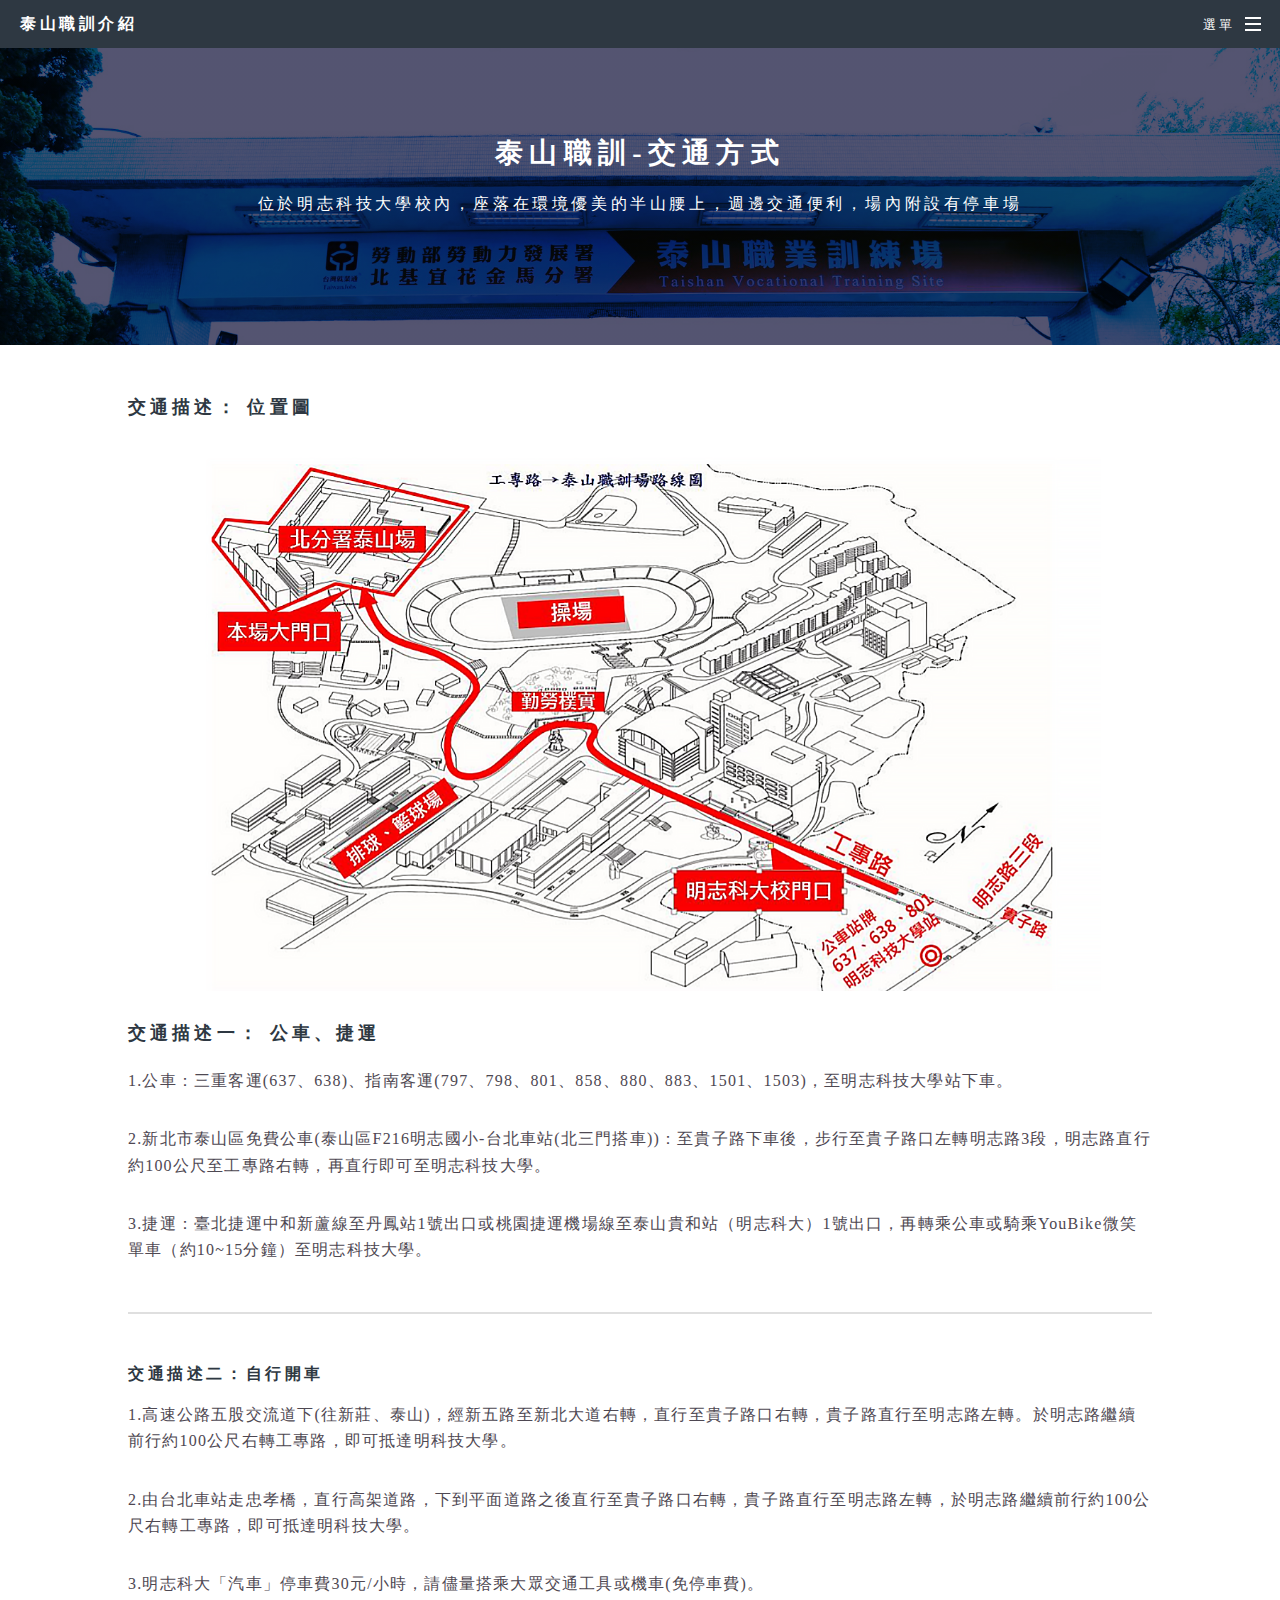
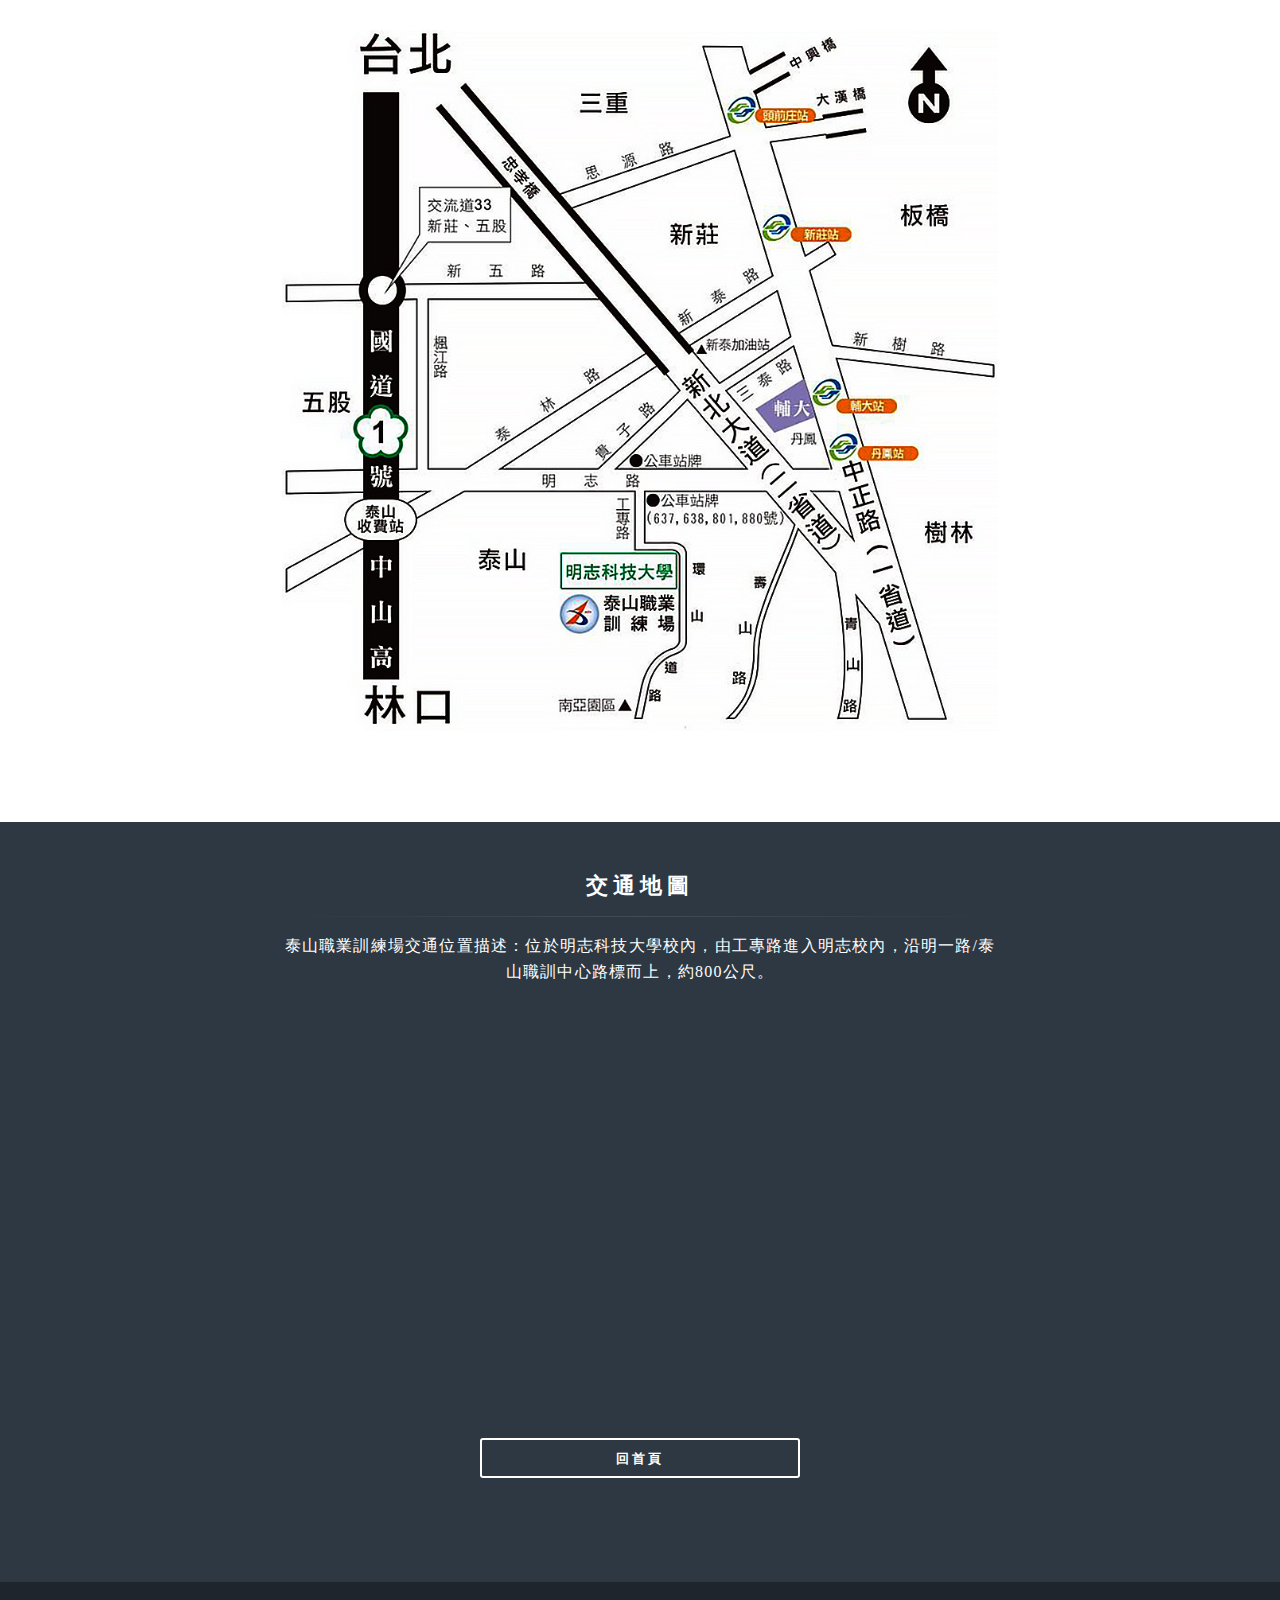
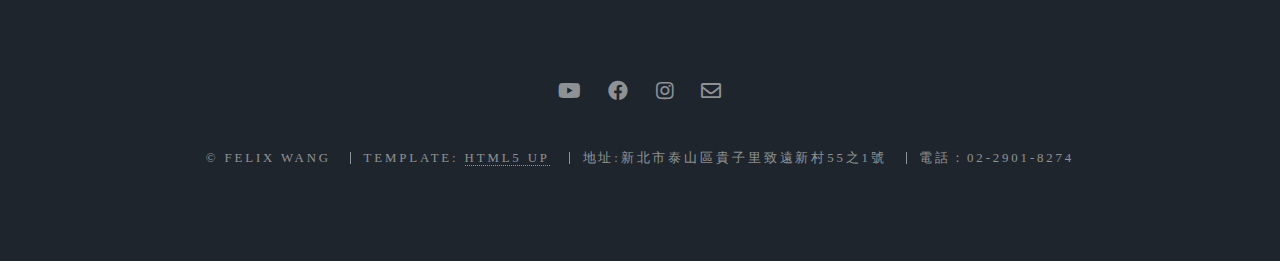
==== commit 8e717b05: "修改hr變色3" ====
--- a/traffic.html
+++ b/traffic.html
@@ -303,24 +303,26 @@
 				height: 1px;
 				margin-top:20px;
 				margin-bottom: 20px;
-				background-image: linear-gradient(to right, rgba(255, 255, 255, 0), rgba(255, 255, 255, 0.75), rgba(255, 255, 255, 0));
+ 				background-image: linear-gradient(to right, rgba(255, 255, 255, 0), rgba(255, 255, 255, 0.1), rgba(255, 255, 255, 0)); 
 	           	animation-name:glow ;
-    	        animation-duration: 2s;
+    	        animation-duration: 1s;
         	    animation-iteration-count: infinite;
-            	animation-direction: alternate;            
+				animation-direction: alternate;            
+				/* transition: all 0.4s ease; */
+				transition: ease-in-out(0.5s);
         }
         @keyframes glow {
             0% {
-                filter: drop-shadow(0 0 5px rgb(255, 255, 255)) drop-shadow(0 0 3px rgb(75, 129, 255)) drop-shadow(0 0 3px rgb(60, 118, 255));
+				background-image: linear-gradient(to right, rgba(255, 255, 255, 0), rgba(255, 255, 255, 0.1), rgba(255, 255, 255, 0));				
+                filter: drop-shadow(0 0 5px rgb(255, 255, 255)) drop-shadow(0 0 3px rgb(75, 174, 255)) drop-shadow(0 0 3px rgb(60, 174, 255));
             }
-            33% {
-                filter: drop-shadow(0 0 5px rgb(255, 255, 255)) drop-shadow(0 0 3px rgb(0, 255, 234)) drop-shadow(0 0 3px rgb(18, 255, 58));
-            }
-            66% {
-                filter: drop-shadow(0 0 5px rgb(255, 255, 255)) drop-shadow(0 0 3px rgb(162, 255, 31)) drop-shadow(0 0 3px rgb(180, 255, 31));
+            50% {
+				background-image: linear-gradient(to right, rgba(255, 255, 255, 0), rgba(255, 255, 255, 0.75), rgba(255, 255, 255, 0));				
+                filter: drop-shadow(0 0 5px rgb(255, 255, 255)) drop-shadow(0 0 3px rgb(0, 255, 115)) drop-shadow(0 0 3px rgb(18, 255, 58));
             }
             100% {
-                filter: drop-shadow(0 0 5px rgb(255, 255, 255)) drop-shadow(0 0 3px rgb(255, 118, 39)) drop-shadow(0 0 3px rgb(255, 111, 28));
+				background-image: linear-gradient(to right, rgba(255, 255, 255, 0), rgba(255, 255, 255, 0.1), rgba(255, 255, 255, 0));				
+                filter: drop-shadow(0 0 5px rgb(255, 255, 255)) drop-shadow(0 0 3px rgb(194, 255, 39)) drop-shadow(0 0 3px rgb(179, 255, 28));
             }
         }			
 
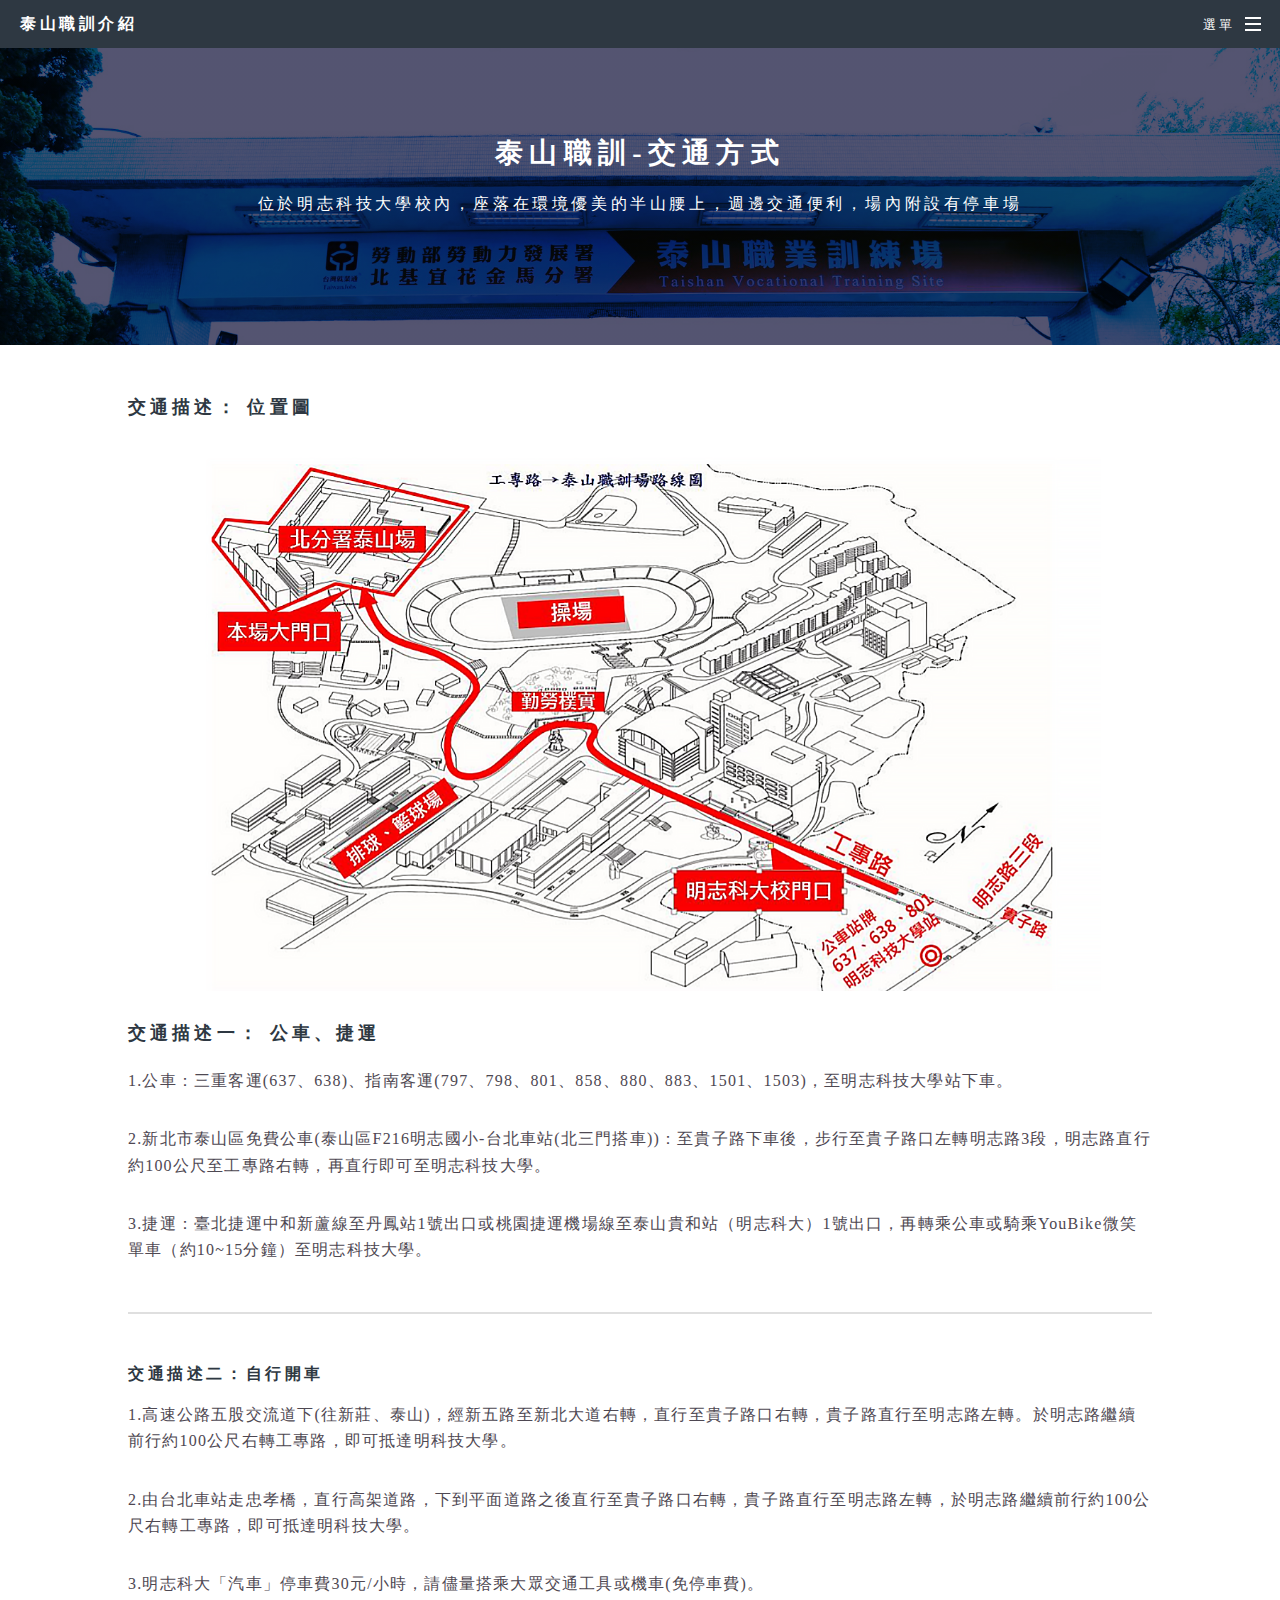
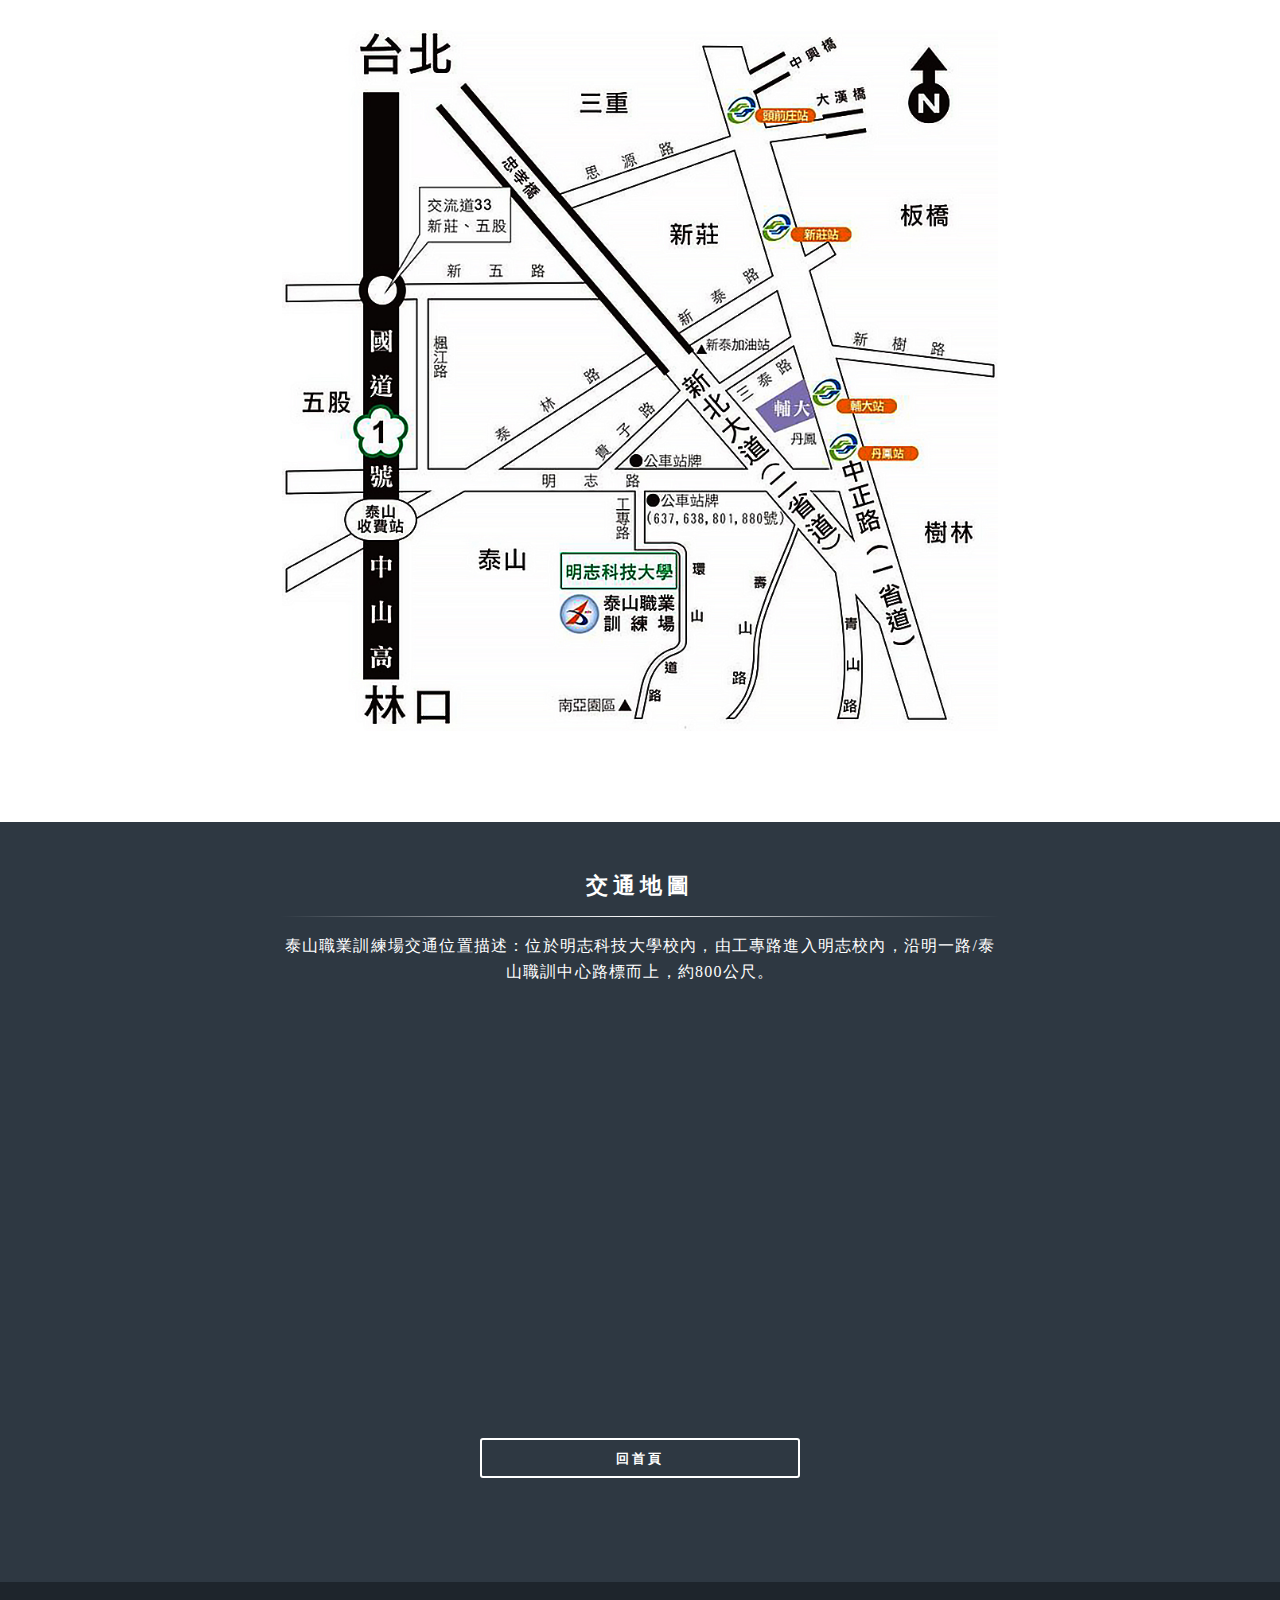
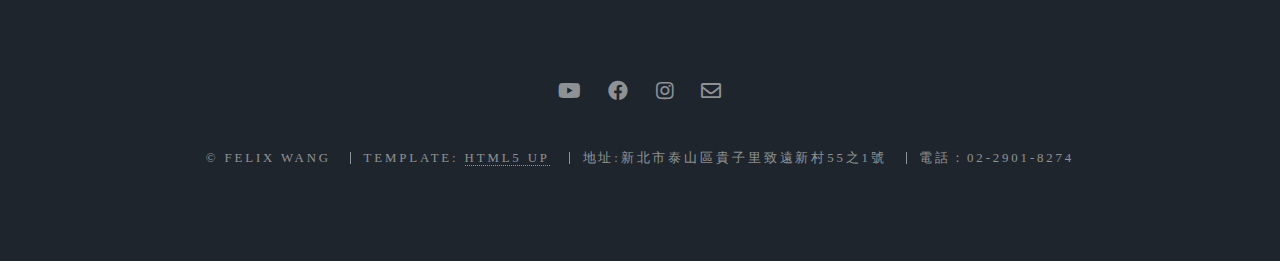
==== commit da244765: "修改hr變色4" ====
--- a/traffic.html
+++ b/traffic.html
@@ -303,25 +303,22 @@
 				height: 1px;
 				margin-top:20px;
 				margin-bottom: 20px;
- 				background-image: linear-gradient(to right, rgba(255, 255, 255, 0), rgba(255, 255, 255, 0.1), rgba(255, 255, 255, 0)); 
+ 				background-image: linear-gradient(to right, rgba(255, 255, 255, 0), rgba(255, 255, 255, 1), rgba(255, 255, 255, 0)); 
 	           	animation-name:glow ;
     	        animation-duration: 1s;
         	    animation-iteration-count: infinite;
 				animation-direction: alternate;            
 				/* transition: all 0.4s ease; */
-				transition: ease-in-out(0.5s);
+				transition: all 0.4s ease;
         }
         @keyframes glow {
             0% {
-				background-image: linear-gradient(to right, rgba(255, 255, 255, 0), rgba(255, 255, 255, 0.1), rgba(255, 255, 255, 0));				
                 filter: drop-shadow(0 0 5px rgb(255, 255, 255)) drop-shadow(0 0 3px rgb(75, 174, 255)) drop-shadow(0 0 3px rgb(60, 174, 255));
             }
             50% {
-				background-image: linear-gradient(to right, rgba(255, 255, 255, 0), rgba(255, 255, 255, 0.75), rgba(255, 255, 255, 0));				
                 filter: drop-shadow(0 0 5px rgb(255, 255, 255)) drop-shadow(0 0 3px rgb(0, 255, 115)) drop-shadow(0 0 3px rgb(18, 255, 58));
             }
             100% {
-				background-image: linear-gradient(to right, rgba(255, 255, 255, 0), rgba(255, 255, 255, 0.1), rgba(255, 255, 255, 0));				
                 filter: drop-shadow(0 0 5px rgb(255, 255, 255)) drop-shadow(0 0 3px rgb(194, 255, 39)) drop-shadow(0 0 3px rgb(179, 255, 28));
             }
         }			
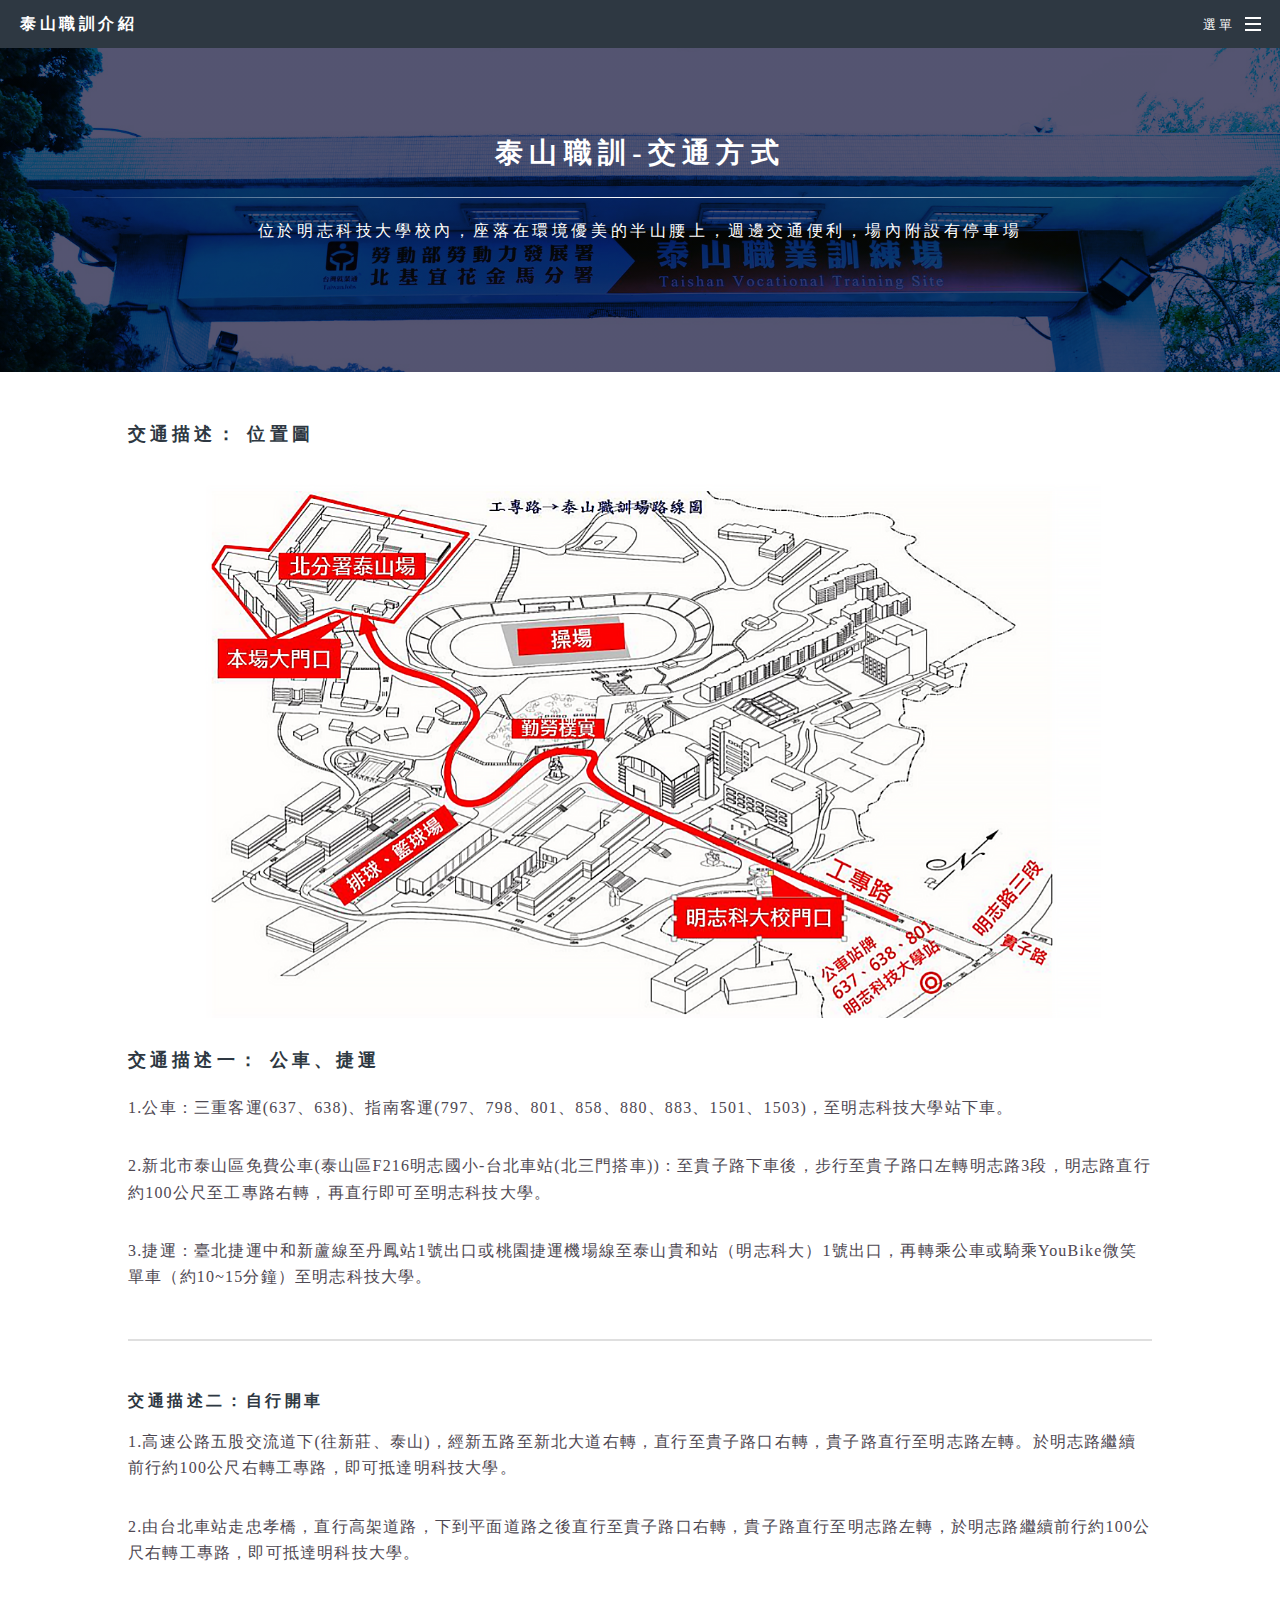
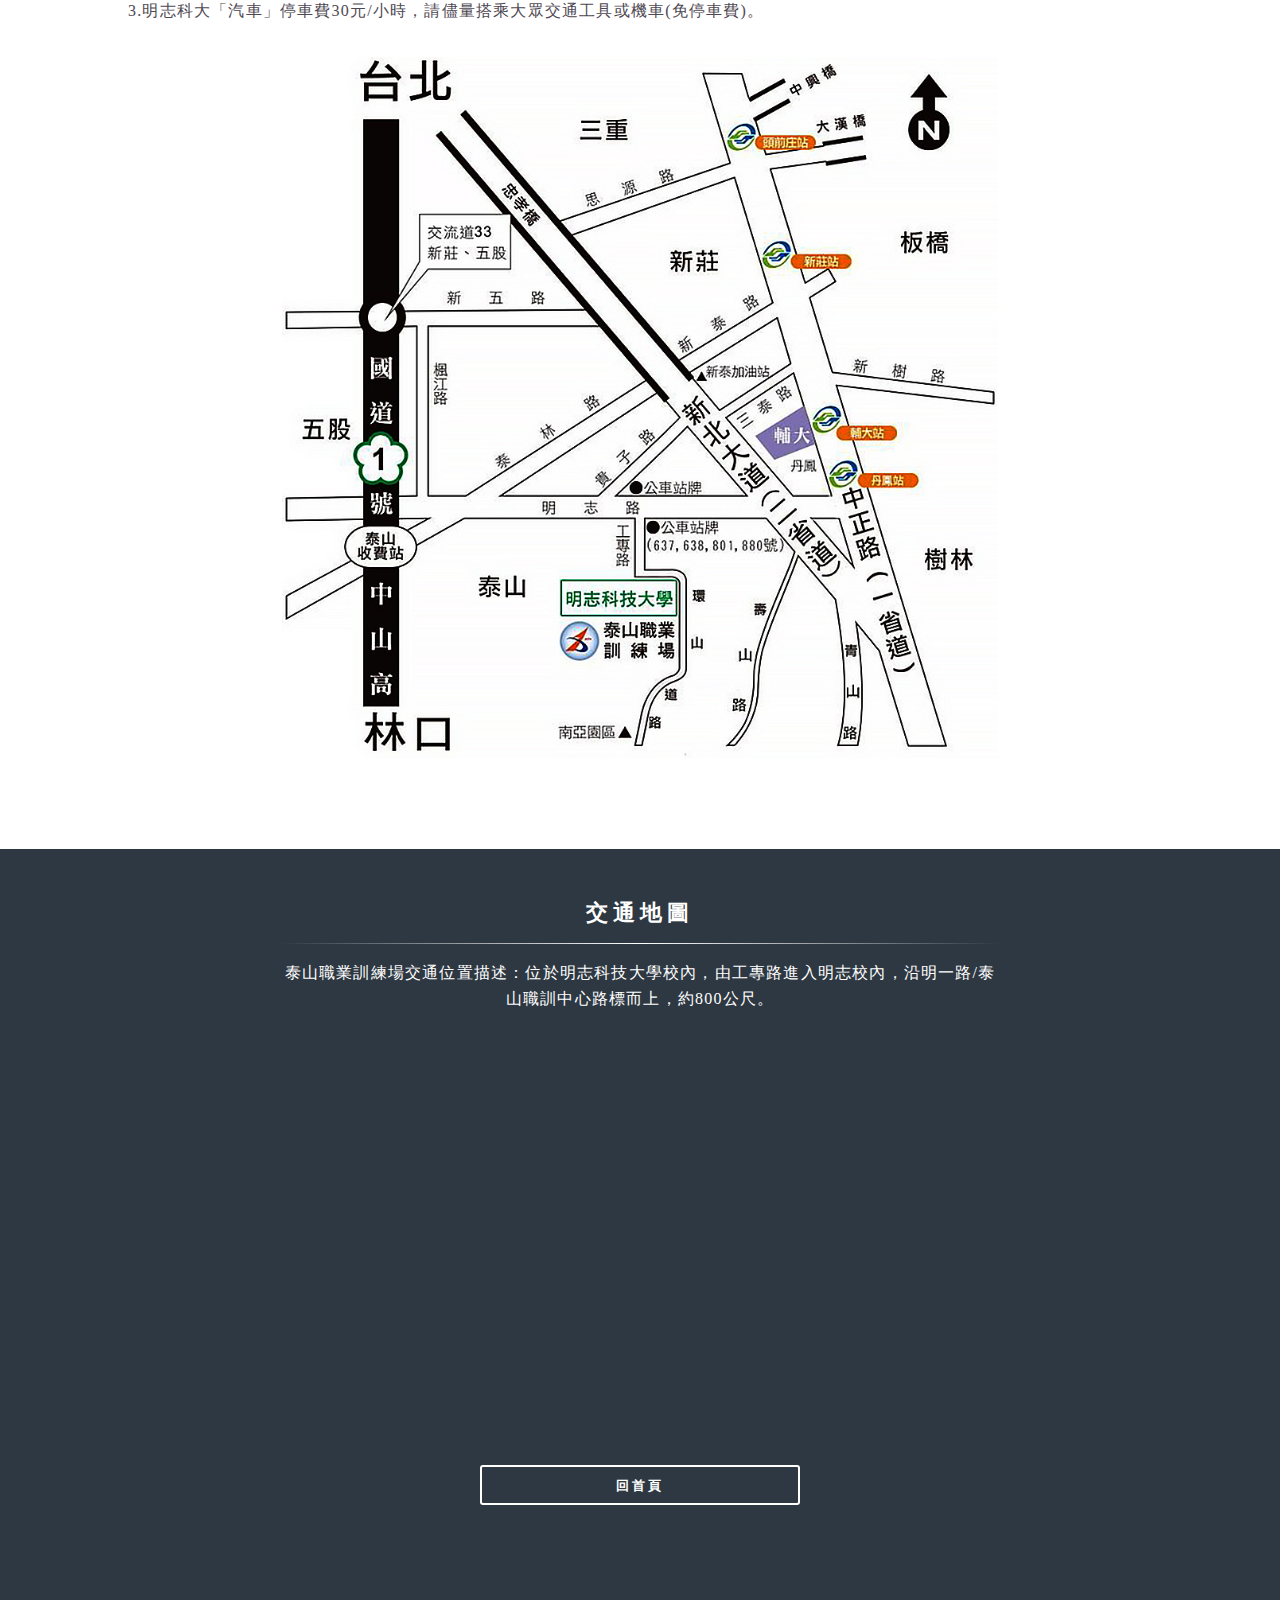
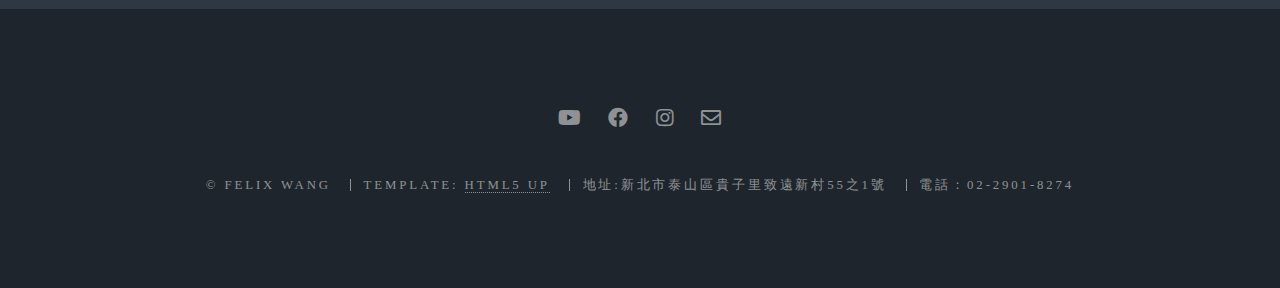
==== commit 865a1830: "修改traffic.html分隔發光效果及分隔位置" ====
--- a/traffic.html
+++ b/traffic.html
@@ -12,10 +12,10 @@
 	<meta charset="utf-8" />
 	<meta name="viewport" content="width=device-width, initial-scale=1, user-scalable=no" />
 	<link rel="stylesheet" href="assets/css/main.css" />
-	<link rel="stylesheet" href="./css/all.min.css"> <!-- fontawesome的CSS -->
+	<!-- <link rel="stylesheet" href="./css/all.min.css"> --> <!-- fontawesome的CSS -->
 	<link href="images/favicon.ico" rel="icon" type="image/x-icon" />
 	<meta http-equiv="X-UA-Compatible" content="IE=edge" />
-	<meta name="viewport" content="width=device-width, initial-scale=1" />
+	<!-- <meta name="viewport" content="width=device-width, initial-scale=1" /> -->
 	<link rel="apple-touch-icon-precomposed" sizes="114x114" href="/images/fav.png" />
 	<meta http-equiv="Content-Type" content="text/html; charset=utf-8" />
 	<style>
@@ -357,6 +357,7 @@
 		<article id="main">
 			<header>
 				<h2>泰山職訓-交通方式</h2>
+				<hr class="hr2">
 				<p>位於明志科技大學校內，座落在環境優美的半山腰上，週邊交通便利，場內附設有停車場</p>
 			</header>
 			<section class="wrapper style5">
--- a/assets/css/main.css
+++ b/assets/css/main.css
@@ -2052,13 +2052,14 @@
 	.icon {
 		text-decoration: none;
 		border-bottom: none;
+		
 		position: relative;
 	}
 
 		.icon:before {
 			-moz-osx-font-smoothing: grayscale;
 			-webkit-font-smoothing: antialiased;
-			font-family: "Font Awesome 5 Free", "Font Awesome 5 Brands";
+			font-family: "Font Awesome 5 Free", "Font Awesome 5 Brands", "Microsoft JhengHei";
 			font-style: normal;
 			text-transform: none !important;
 		}
@@ -2073,13 +2074,15 @@
 			-ms-transform: rotate(-45deg);
 			transform: rotate(-45deg);
 			border-radius: 3px;
-			border: solid 2px #fff;
+			border: solid 1px rgb(255, 255, 255);
+			border-color: rgb(162, 162, 162) !important;
+			/* background: #fff; */
 			display: inline-block;
-			font-size: 1.35em;
-			height: calc(3em + 2px);
-			line-height: 3em;
+			font-size: 1.0em;
+			height: calc(2em + 2px);
+			line-height: 2em;
 			text-align: center;
-			width: calc(3em + 2px);
+			width: calc(2em + 2px);
 		}
 
 			.icon.major:before {
@@ -2088,13 +2091,13 @@
 				-ms-transform: rotate(45deg);
 				transform: rotate(45deg);
 				display: inline-block;
-				font-size: 1.5em;
+				font-size: 1.0em;
 			}
 
 			@media screen and (max-width: 736px) {
 
 				.icon.major {
-					font-size: 1em;
+					font-size: 0.8em;
 				}
 
 			}
@@ -3718,13 +3721,29 @@
 				-webkit-transition-delay: 0.25s;
 				-ms-transition-delay: 0.25s;
 				transition-delay: 0.25s;
-				background: #fff;
+				background:linear-gradient(to right, rgba(255, 255, 255, 0), rgba(255, 255, 255, 1), rgba(255, 255, 255, 0));
 				content: '';
 				display: block;
 				height: 2px;
 				position: absolute;
 				width: 100%;
-			}
+				animation-name:glow0 ;
+				animation-duration: 1s;
+				animation-iteration-count: infinite;
+				animation-direction: alternate;  
+				transition: all 0.4s ease;	
+			}
+			@keyframes glow0 {
+				0% {
+					filter: drop-shadow(0 0 5px rgb(255, 255, 255)) drop-shadow(0 0 3px rgb(75, 174, 255)) drop-shadow(0 0 3px rgb(60, 174, 255));
+				}
+				50% {
+					filter: drop-shadow(0 0 5px rgb(255, 255, 255)) drop-shadow(0 0 3px rgb(0, 255, 115)) drop-shadow(0 0 3px rgb(18, 255, 58));
+				}
+				100% {
+					filter: drop-shadow(0 0 5px rgb(255, 255, 255)) drop-shadow(0 0 3px rgb(194, 255, 39)) drop-shadow(0 0 3px rgb(179, 255, 28));
+				}
+			}			
 
 			#banner h2:before {
 				top: 0;
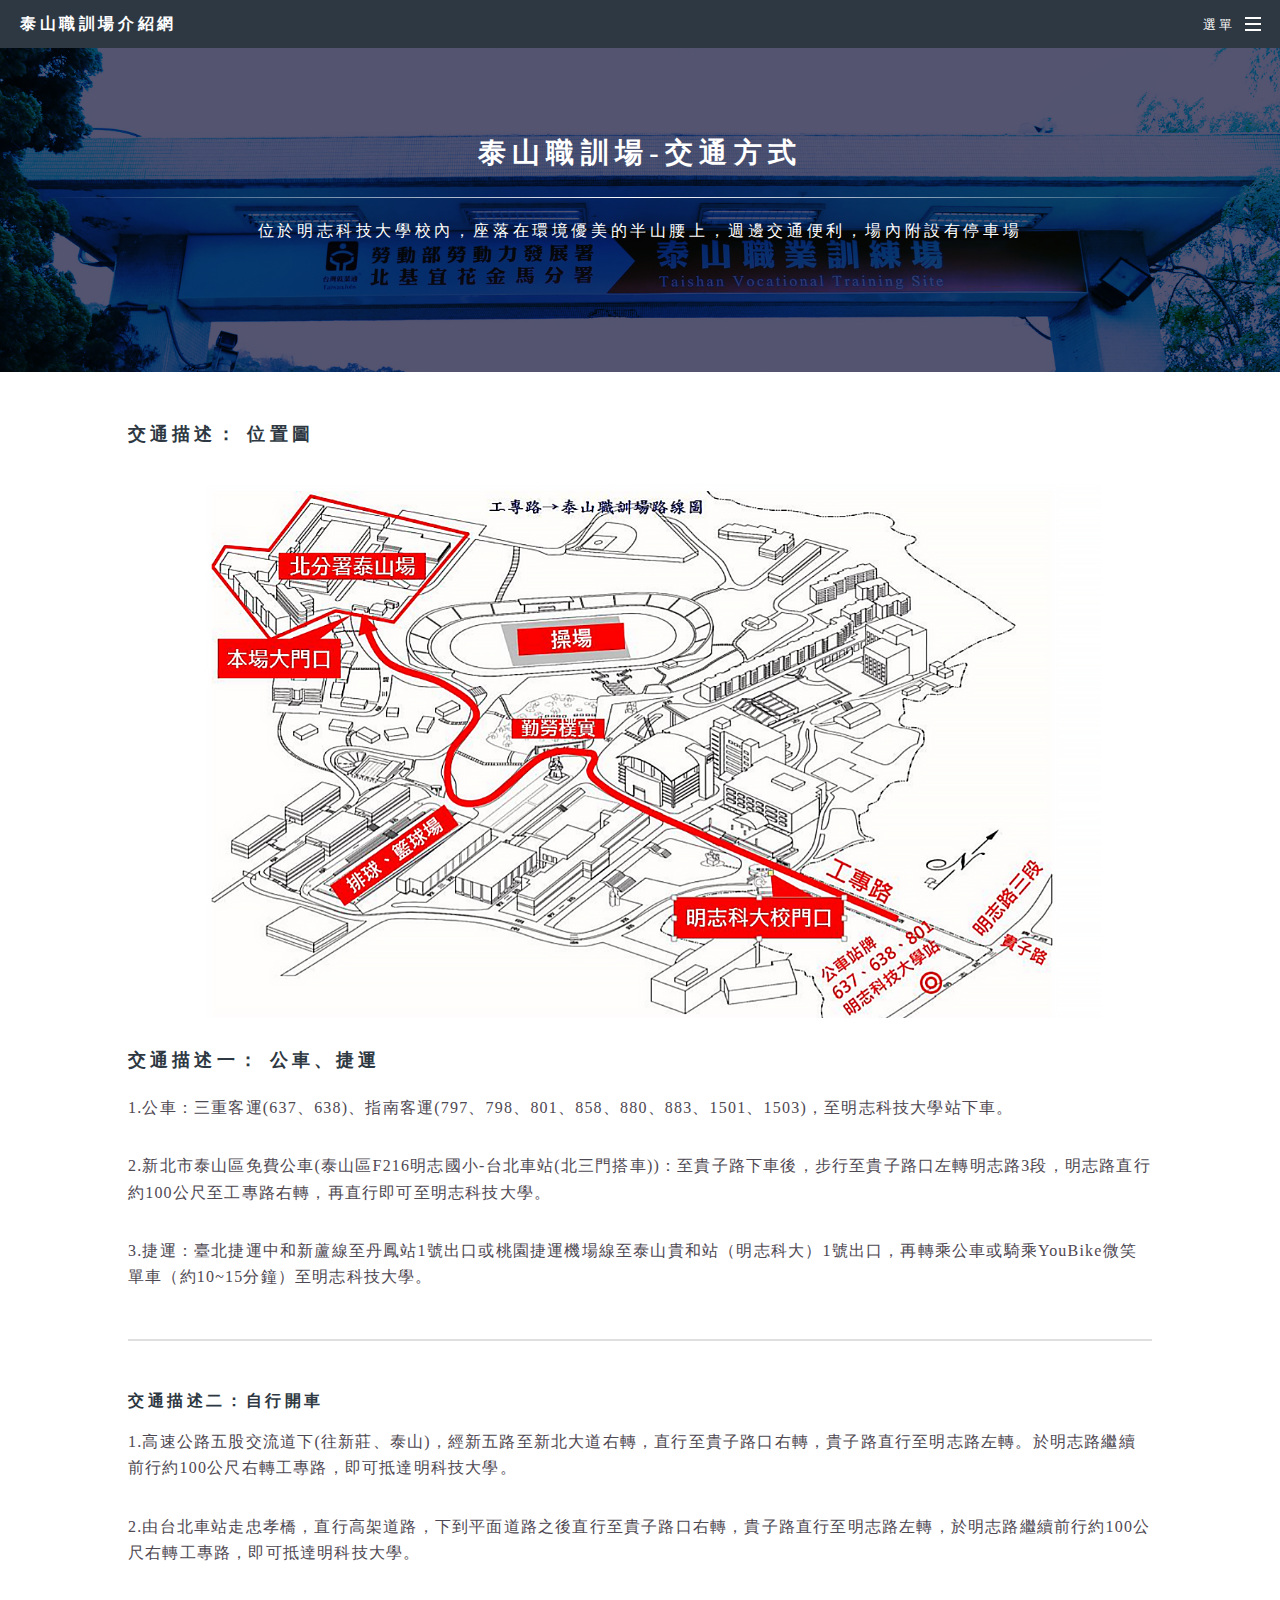
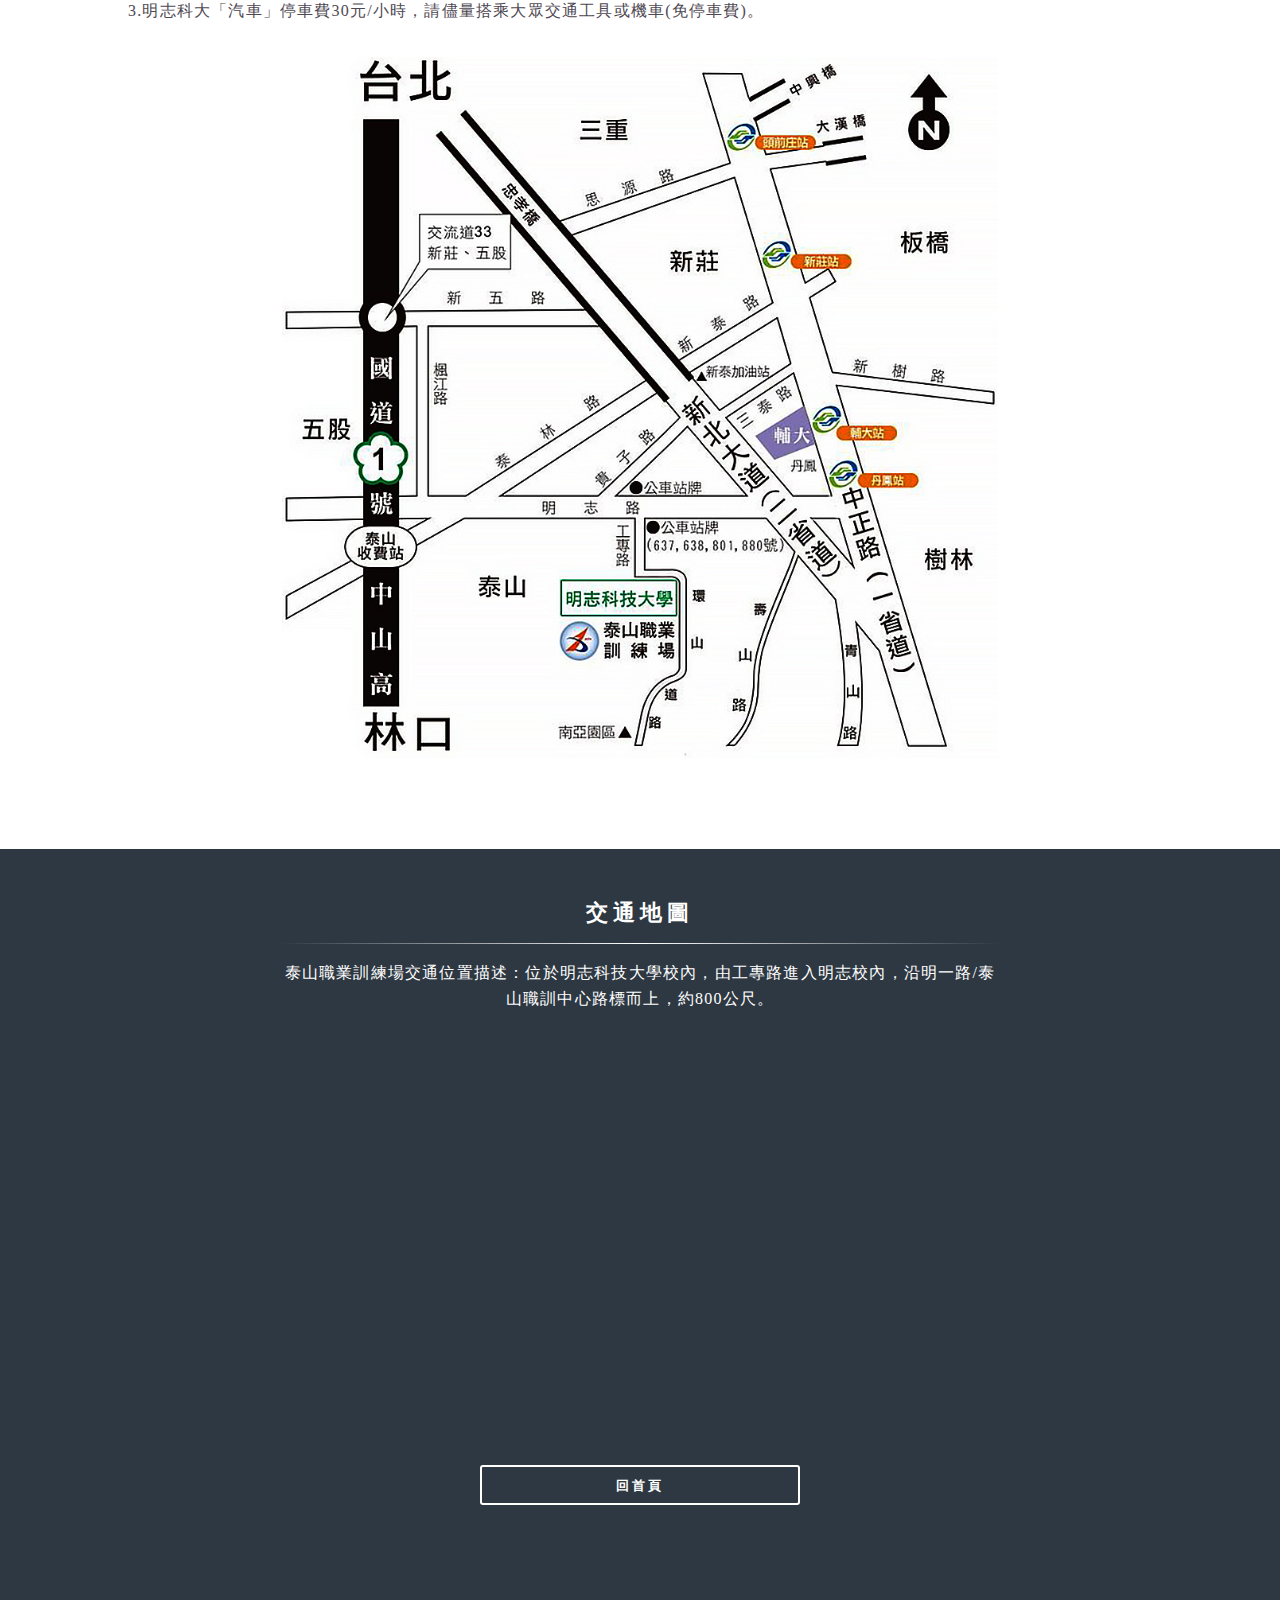
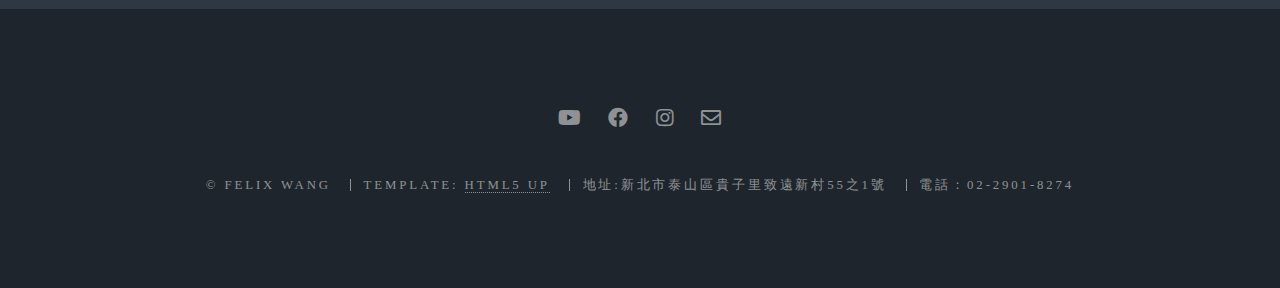
==== commit b84e5e55: "標題及部分間隙調整" ====
--- a/traffic.html
+++ b/traffic.html
@@ -7,12 +7,13 @@
 <html>
 
 <head>
-	<title>泰山職訓-交通方式</title>
+	<title>泰山職訓場-交通方式</title>
 	<meta charset="utf-8" />
 	<meta charset="utf-8" />
 	<meta name="viewport" content="width=device-width, initial-scale=1, user-scalable=no" />
 	<link rel="stylesheet" href="assets/css/main.css" />
-	<!-- <link rel="stylesheet" href="./css/all.min.css"> --> <!-- fontawesome的CSS -->
+	<!-- <link rel="stylesheet" href="./css/all.min.css"> -->
+	<!-- fontawesome的CSS -->
 	<link href="images/favicon.ico" rel="icon" type="image/x-icon" />
 	<meta http-equiv="X-UA-Compatible" content="IE=edge" />
 	<!-- <meta name="viewport" content="width=device-width, initial-scale=1" /> -->
@@ -128,7 +129,7 @@
 
 		}
 
-		@media screen and (max-width: 1680px) {
+		@media screen and (max-width: 1920px) {
 
 			.video-container {
 
@@ -137,11 +138,39 @@
 
 		}
 
+
+		@media screen and (max-width: 1680px) {
+
+			.video-container {
+
+				margin-bottom: -4%;
+			}
+
+		}
+
+		@media screen and (max-width: 1480px) {
+
+			.video-container {
+
+				margin-bottom: -4.5%;
+			}
+
+		}
+
 		@media screen and (max-width: 1280px) {
 
 			.video-container {
 
 				margin-bottom: -5.85%;
+			}
+
+		}
+
+		@media screen and (max-width: 1008px) {
+
+			.video-container {
+
+				margin-bottom: -8.925%;
 			}
 
 		}
@@ -291,39 +320,42 @@
 			}
 
 		}
+
 		.hr1 {
-				border: 0;
-				height: 1px;
-				margin-top:50px;
-				margin-bottom: 50px;
-				background-image: linear-gradient(to right, rgba(255, 255, 255, 0), rgba(255, 255, 255, 0.75), rgba(255, 255, 255, 0));
-			}	
+			border: 0;
+			height: 1px;
+			margin-top: 50px;
+			margin-bottom: 50px;
+			background-image: linear-gradient(to right, rgba(255, 255, 255, 0), rgba(255, 255, 255, 0.75), rgba(255, 255, 255, 0));
+		}
+
 		.hr2 {
- 				border: 0; 
-				height: 1px;
-				margin-top:20px;
-				margin-bottom: 20px;
- 				background-image: linear-gradient(to right, rgba(255, 255, 255, 0), rgba(255, 255, 255, 1), rgba(255, 255, 255, 0)); 
-	           	animation-name:glow ;
-    	        animation-duration: 1s;
-        	    animation-iteration-count: infinite;
-				animation-direction: alternate;            
-				/* transition: all 0.4s ease; */
-				transition: all 0.4s ease;
-        }
-        @keyframes glow {
-            0% {
-                filter: drop-shadow(0 0 5px rgb(255, 255, 255)) drop-shadow(0 0 3px rgb(75, 174, 255)) drop-shadow(0 0 3px rgb(60, 174, 255));
-            }
-            50% {
-                filter: drop-shadow(0 0 5px rgb(255, 255, 255)) drop-shadow(0 0 3px rgb(0, 255, 115)) drop-shadow(0 0 3px rgb(18, 255, 58));
-            }
-            100% {
-                filter: drop-shadow(0 0 5px rgb(255, 255, 255)) drop-shadow(0 0 3px rgb(194, 255, 39)) drop-shadow(0 0 3px rgb(179, 255, 28));
-            }
-        }			
-
-			
+			border: 0;
+			height: 1px;
+			margin-top: 20px;
+			margin-bottom: 20px;
+			background-image: linear-gradient(to right, rgba(255, 255, 255, 0), rgba(255, 255, 255, 1), rgba(255, 255, 255, 0));
+			animation-name: glow;
+			animation-duration: 1s;
+			animation-iteration-count: infinite;
+			animation-direction: alternate;
+			/* transition: all 0.4s ease; */
+			transition: all 0.4s ease;
+		}
+
+		@keyframes glow {
+			0% {
+				filter: drop-shadow(0 0 5px rgb(255, 255, 255)) drop-shadow(0 0 3px rgb(75, 174, 255)) drop-shadow(0 0 3px rgb(60, 174, 255));
+			}
+
+			50% {
+				filter: drop-shadow(0 0 5px rgb(255, 255, 255)) drop-shadow(0 0 3px rgb(0, 255, 115)) drop-shadow(0 0 3px rgb(18, 255, 58));
+			}
+
+			100% {
+				filter: drop-shadow(0 0 5px rgb(255, 255, 255)) drop-shadow(0 0 3px rgb(194, 255, 39)) drop-shadow(0 0 3px rgb(179, 255, 28));
+			}
+		}
 	</style>
 </head>
 
@@ -334,7 +366,7 @@
 
 		<!-- Header -->
 		<header id="header">
-			<h1><a href="index.html">泰山職訓介紹</a></h1>
+			<h1><a href="index.html">泰山職訓場介紹網</a></h1>
 			<nav id="nav">
 				<ul>
 					<li class="special">
@@ -356,7 +388,7 @@
 		<!-- Main -->
 		<article id="main">
 			<header>
-				<h2>泰山職訓-交通方式</h2>
+				<h2>泰山職訓場-交通方式</h2>
 				<hr class="hr2">
 				<p>位於明志科技大學校內，座落在環境優美的半山腰上，週邊交通便利，場內附設有停車場</p>
 			</header>
@@ -364,7 +396,7 @@
 				<div class="inner">
 					<h3>交通描述： 位置圖</h3>
 
-					<img src="./images/location.png" alt="" >
+					<img src="./images/location.png" alt="">
 					<br>
 
 					<h3>交通描述一： 公車、捷運</h3>
@@ -391,8 +423,9 @@
 
 			<div class="inner">
 				<header>
-						<h2 style="clear:both; border-bottom:0;padding-bottom:0px;margin-top:0px;margin-bottom:-10px">交通地圖</h2>
-						<hr class="hr2">
+					<h2 style="clear:both; border-bottom:0;padding-bottom:0px;margin-top:0px;margin-bottom:-10px">交通地圖
+					</h2>
+					<hr class="hr2">
 					<p>泰山職業訓練場交通位置描述：位於明志科技大學校內，由工專路進入明志校內，沿明一路/泰山職訓中心路標而上，約800公尺。</p>
 				</header>
 				<div class="iframe-rwd">
@@ -412,11 +445,15 @@
 		<!-- Footer -->
 		<footer id="footer">
 			<ul class="icons">
-					<li><a href="https://www.youtube.com/channel/UCtR9Tg2BFAIpU4126j5ljdA" target="_blank" class="icon fab fa-youtube"><span class="label">Twitter</span></a></li>
-					<li><a href="https://www.facebook.com/tsvts/" class="icon fab fa-facebook" target="_blank"><span class="label">Facebook</span></a></li>
-					<li><a href="https://bit.ly/324berb" target="_blank" class="icon fab fa-instagram"><span class="label">Instagram</span></a></li>
-					<!-- <li><a href="#" class="icon fab fa-dribbble"><span class="label">Dribbble</span></a></li> -->
-					<li><a href="mailto:felixhlw@gmail.com" class="icon far fa-envelope"><span class="label">Email</span></a></li>
+				<li><a href="https://www.youtube.com/channel/UCtR9Tg2BFAIpU4126j5ljdA" target="_blank"
+						class="icon fab fa-youtube"><span class="label">Twitter</span></a></li>
+				<li><a href="https://www.facebook.com/tsvts/" class="icon fab fa-facebook" target="_blank"><span
+							class="label">Facebook</span></a></li>
+				<li><a href="https://bit.ly/324berb" target="_blank" class="icon fab fa-instagram"><span
+							class="label">Instagram</span></a></li>
+				<!-- <li><a href="#" class="icon fab fa-dribbble"><span class="label">Dribbble</span></a></li> -->
+				<li><a href="mailto:felixhlw@gmail.com" class="icon far fa-envelope"><span
+							class="label">Email</span></a></li>
 			</ul>
 			<ul class="copyright">
 				<li>&copy; FELIX WANG</li>
--- a/assets/css/main.css
+++ b/assets/css/main.css
@@ -3735,13 +3735,13 @@
 			}
 			@keyframes glow0 {
 				0% {
-					filter: drop-shadow(0 0 5px rgb(255, 255, 255)) drop-shadow(0 0 3px rgb(75, 174, 255)) drop-shadow(0 0 3px rgb(60, 174, 255));
+					filter: drop-shadow(0 0 5px rgba(255, 255, 255, 0.5)) drop-shadow(0 0 3px rgb(75, 174, 255)) drop-shadow(0 0 3px rgb(60, 174, 255));
 				}
 				50% {
-					filter: drop-shadow(0 0 5px rgb(255, 255, 255)) drop-shadow(0 0 3px rgb(0, 255, 115)) drop-shadow(0 0 3px rgb(18, 255, 58));
+					filter: drop-shadow(0 0 5px rgba(255, 255, 255, 0.5)) drop-shadow(0 0 3px rgb(0, 255, 115)) drop-shadow(0 0 3px rgb(18, 255, 58));
 				}
 				100% {
-					filter: drop-shadow(0 0 5px rgb(255, 255, 255)) drop-shadow(0 0 3px rgb(194, 255, 39)) drop-shadow(0 0 3px rgb(179, 255, 28));
+					filter: drop-shadow(0 0 5px rgba(255, 255, 255, 0.5)) drop-shadow(0 0 3px rgb(194, 255, 39)) drop-shadow(0 0 3px rgb(179, 255, 28));
 				}
 			}			
 
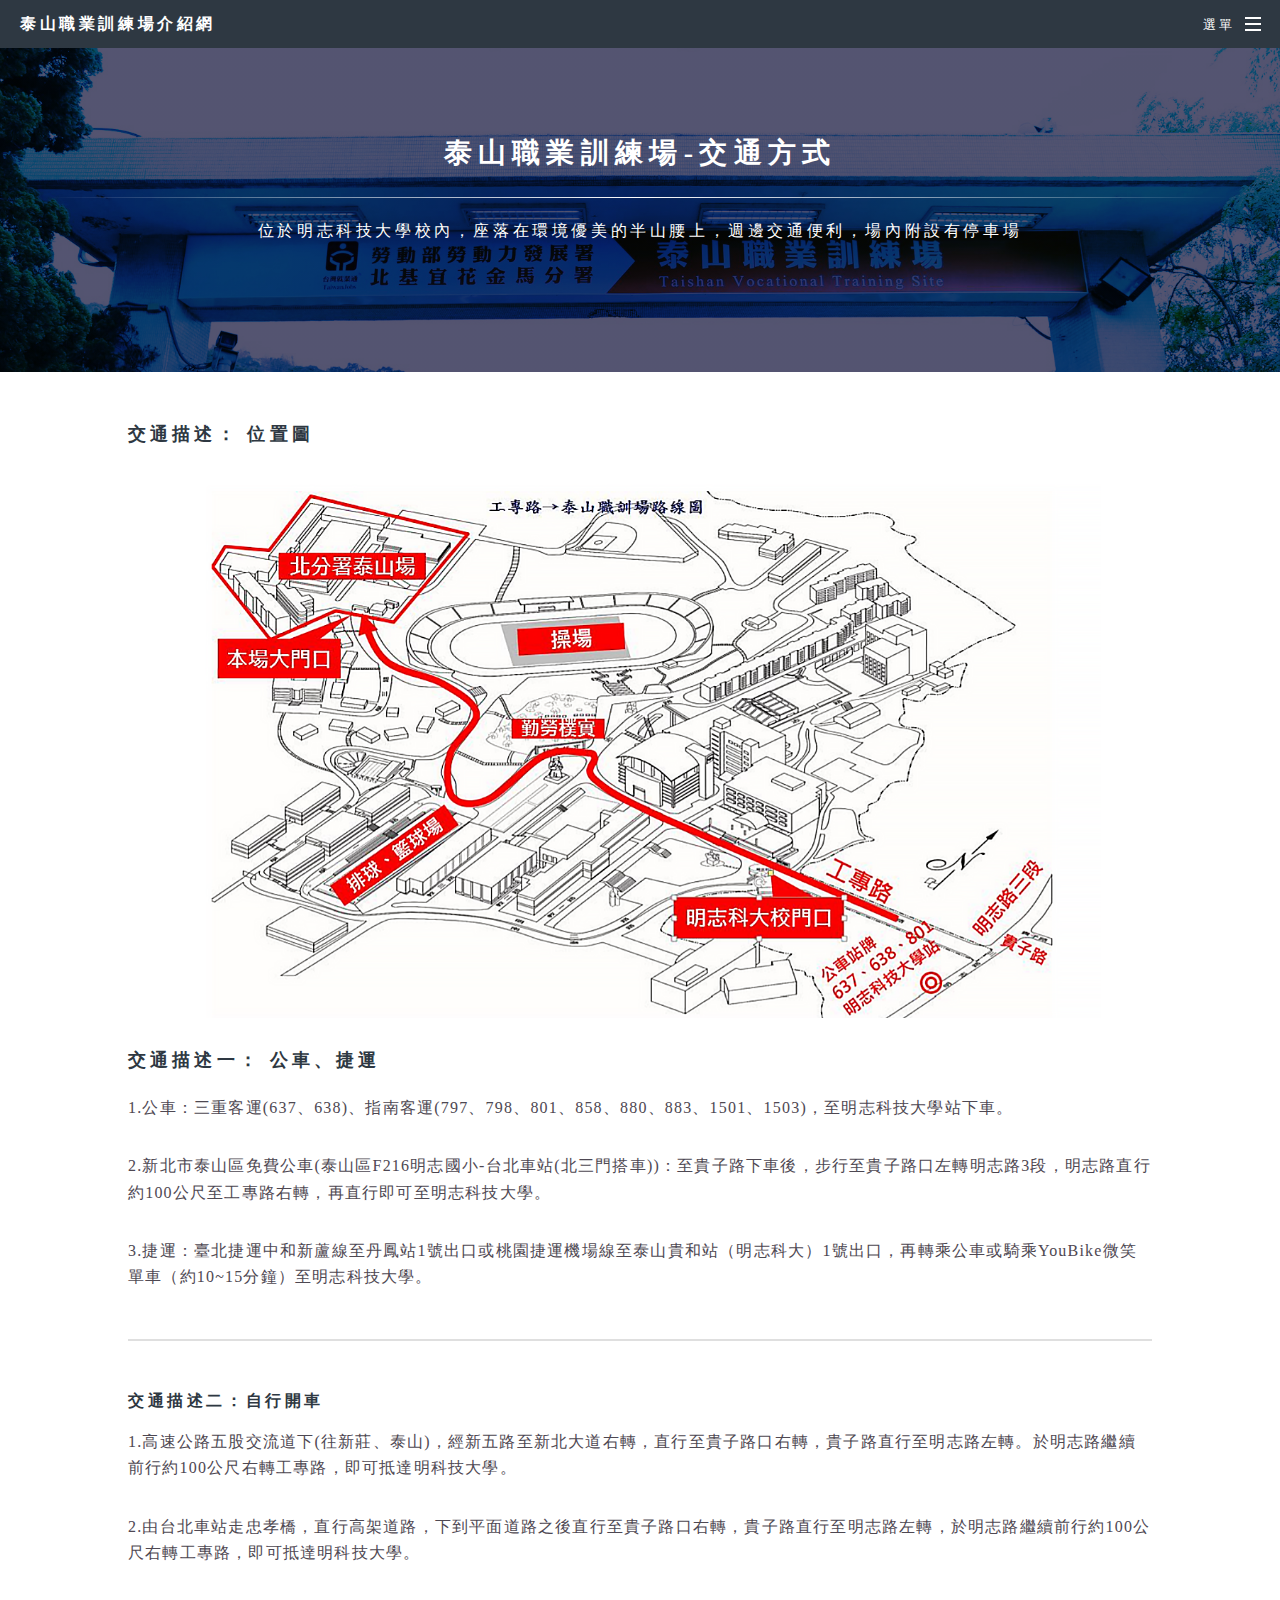
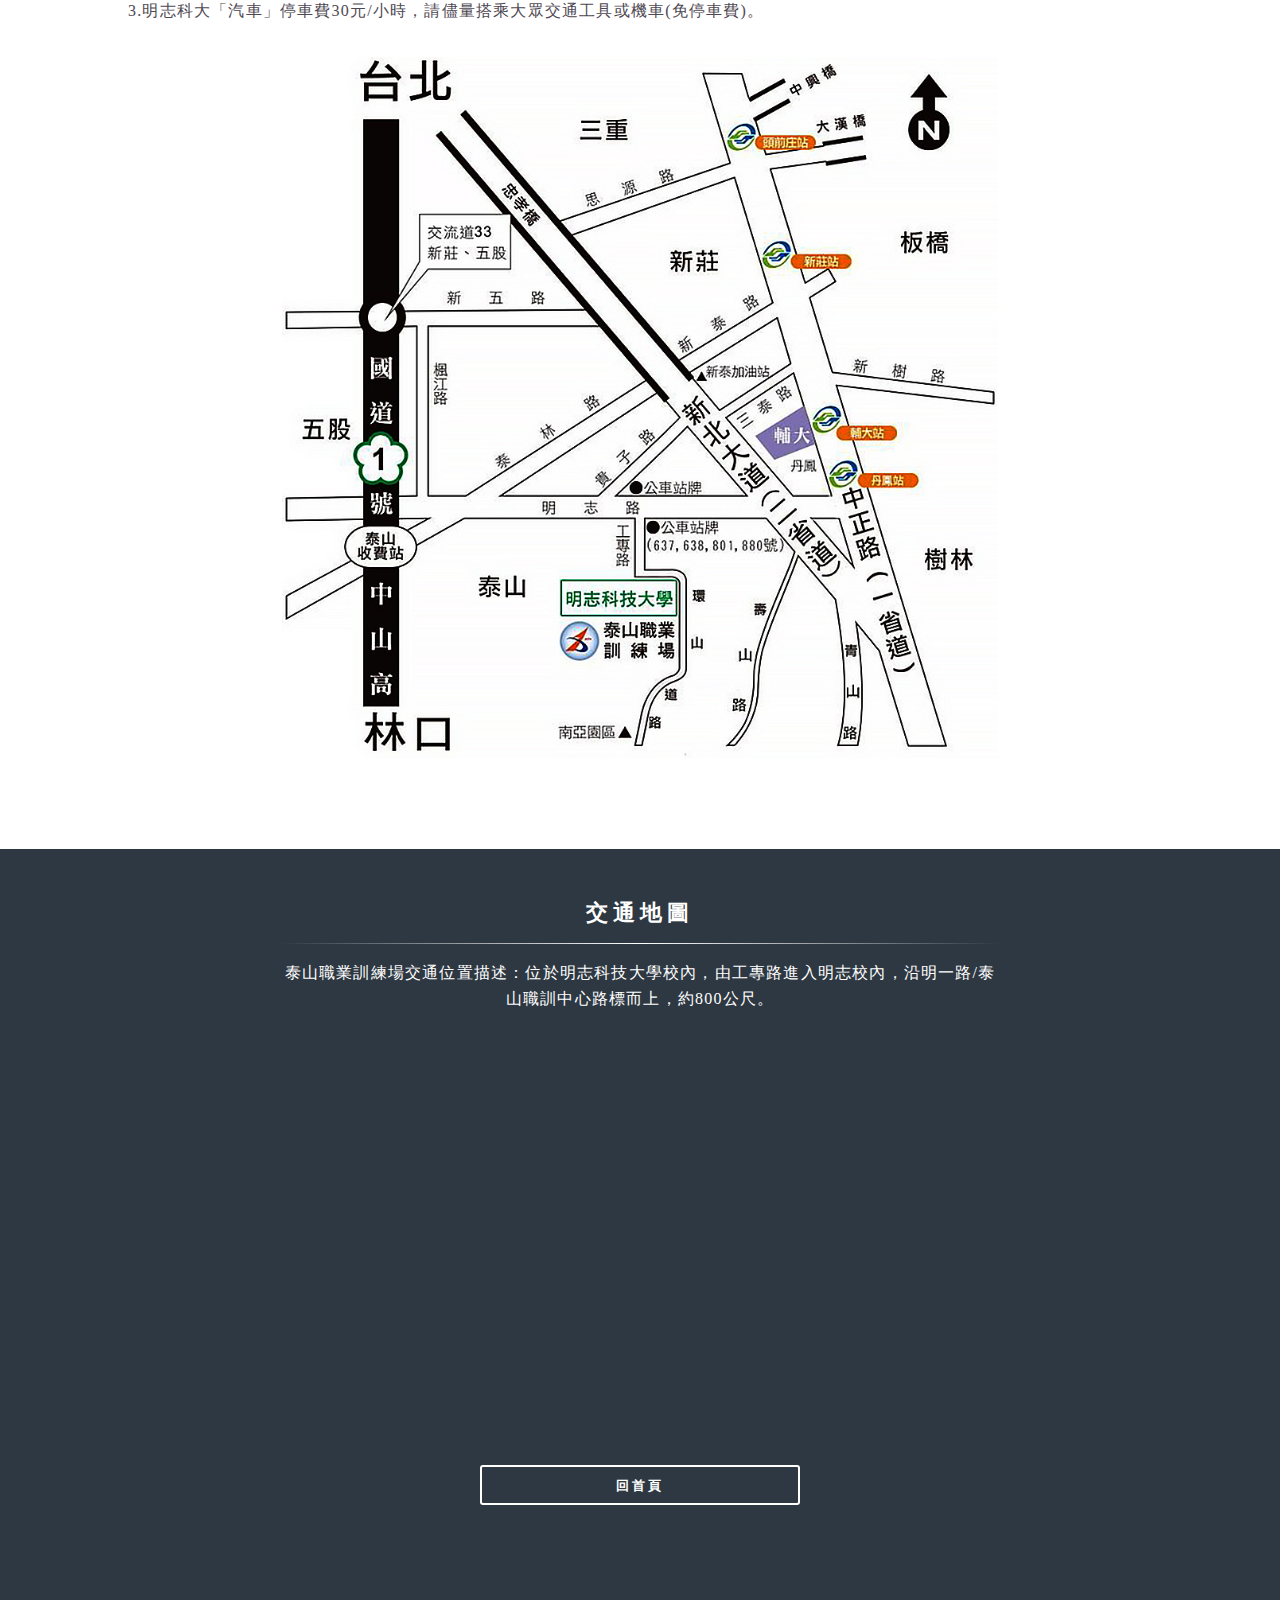
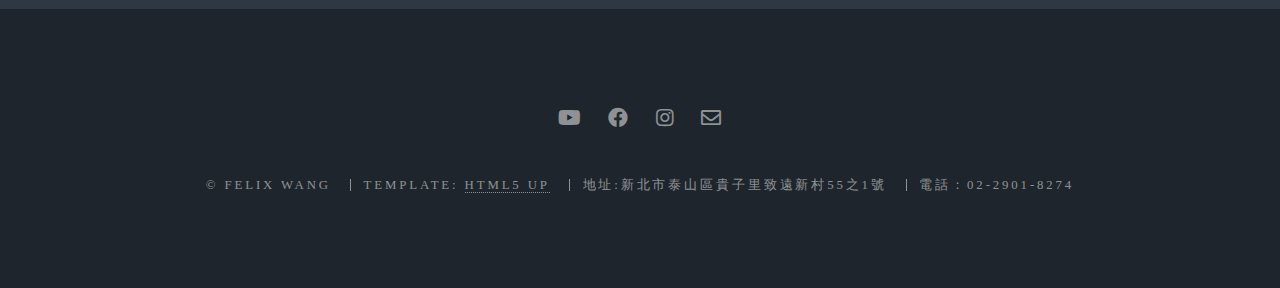
==== commit ad504f45: "修改站台主標名" ====
--- a/traffic.html
+++ b/traffic.html
@@ -7,7 +7,7 @@
 <html>
 
 <head>
-	<title>泰山職訓場-交通方式</title>
+	<title>泰山職業訓練場-交通方式</title>
 	<meta charset="utf-8" />
 	<meta charset="utf-8" />
 	<meta name="viewport" content="width=device-width, initial-scale=1, user-scalable=no" />
@@ -366,7 +366,7 @@
 
 		<!-- Header -->
 		<header id="header">
-			<h1><a href="index.html">泰山職訓場介紹網</a></h1>
+			<h1><a href="index.html">泰山職業訓練場介紹網</a></h1>
 			<nav id="nav">
 				<ul>
 					<li class="special">
@@ -388,7 +388,7 @@
 		<!-- Main -->
 		<article id="main">
 			<header>
-				<h2>泰山職訓場-交通方式</h2>
+				<h2>泰山職業訓練場-交通方式</h2>
 				<hr class="hr2">
 				<p>位於明志科技大學校內，座落在環境優美的半山腰上，週邊交通便利，場內附設有停車場</p>
 			</header>
